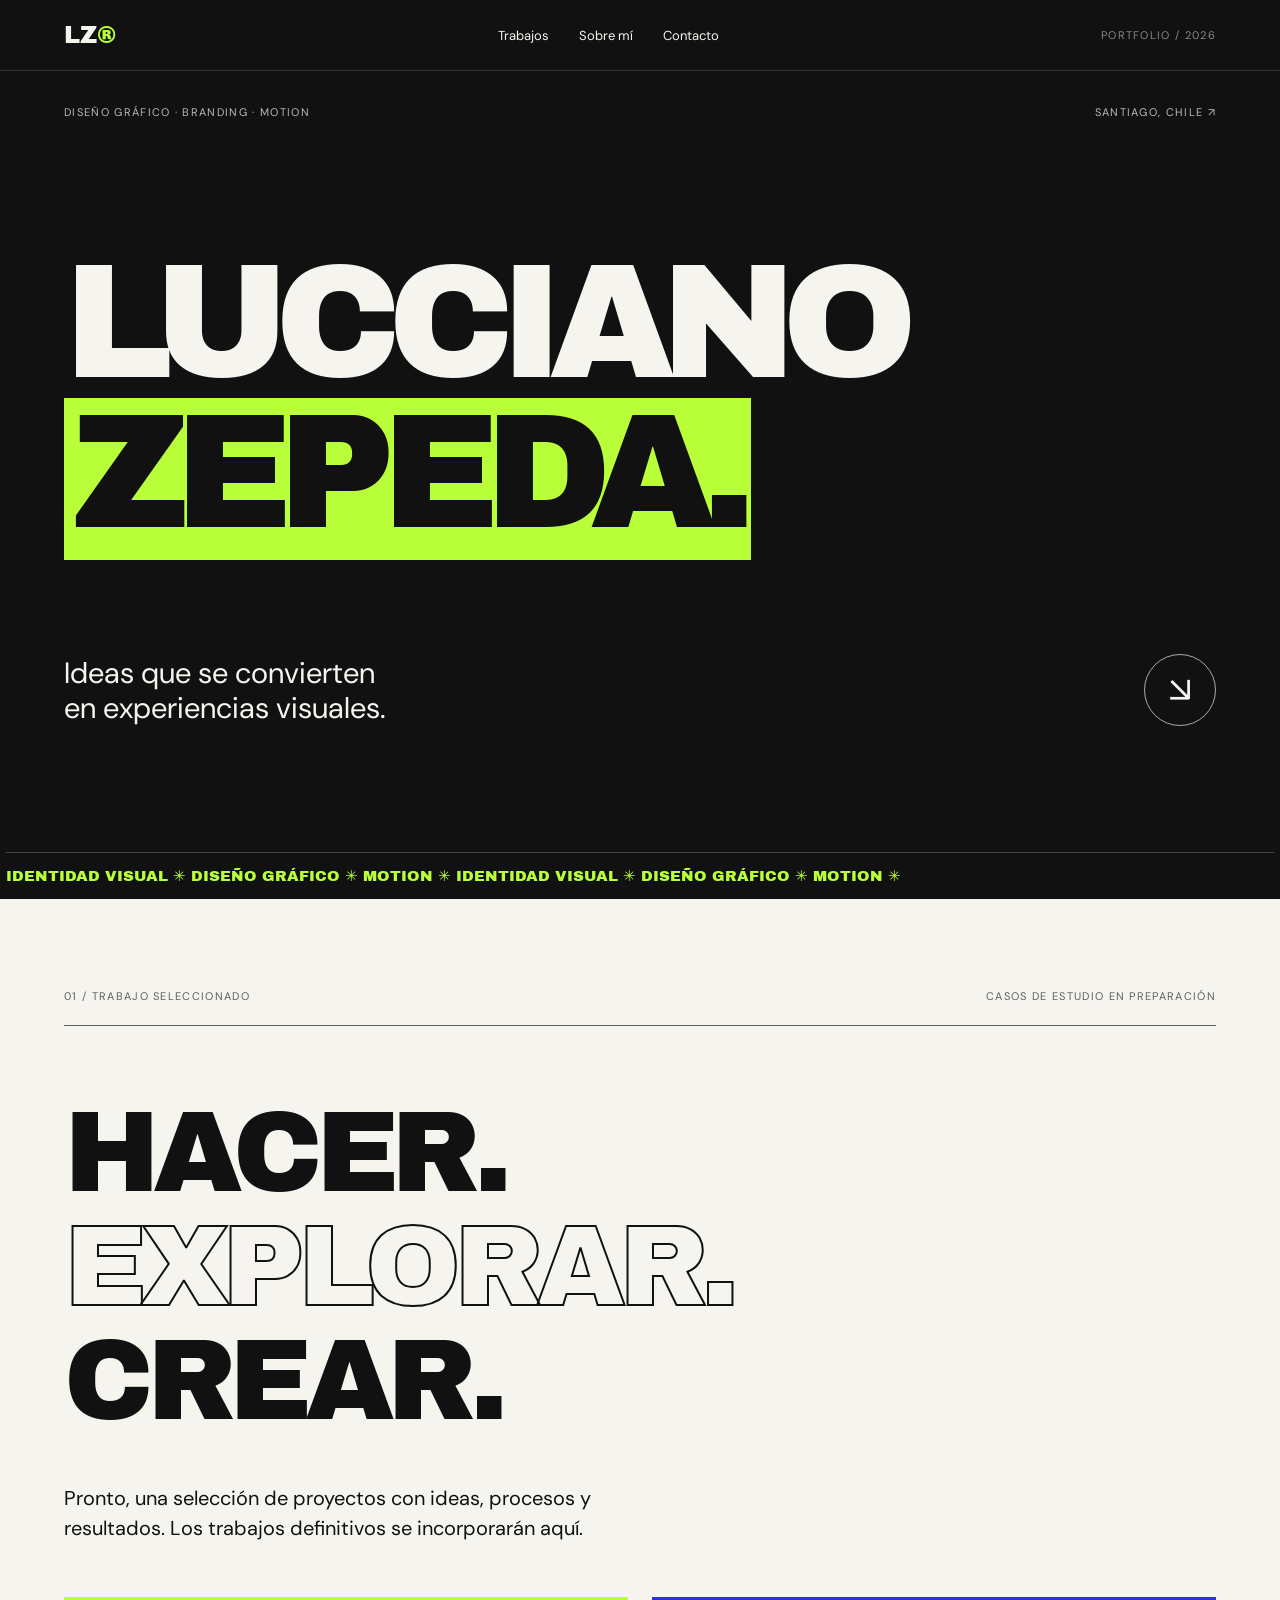
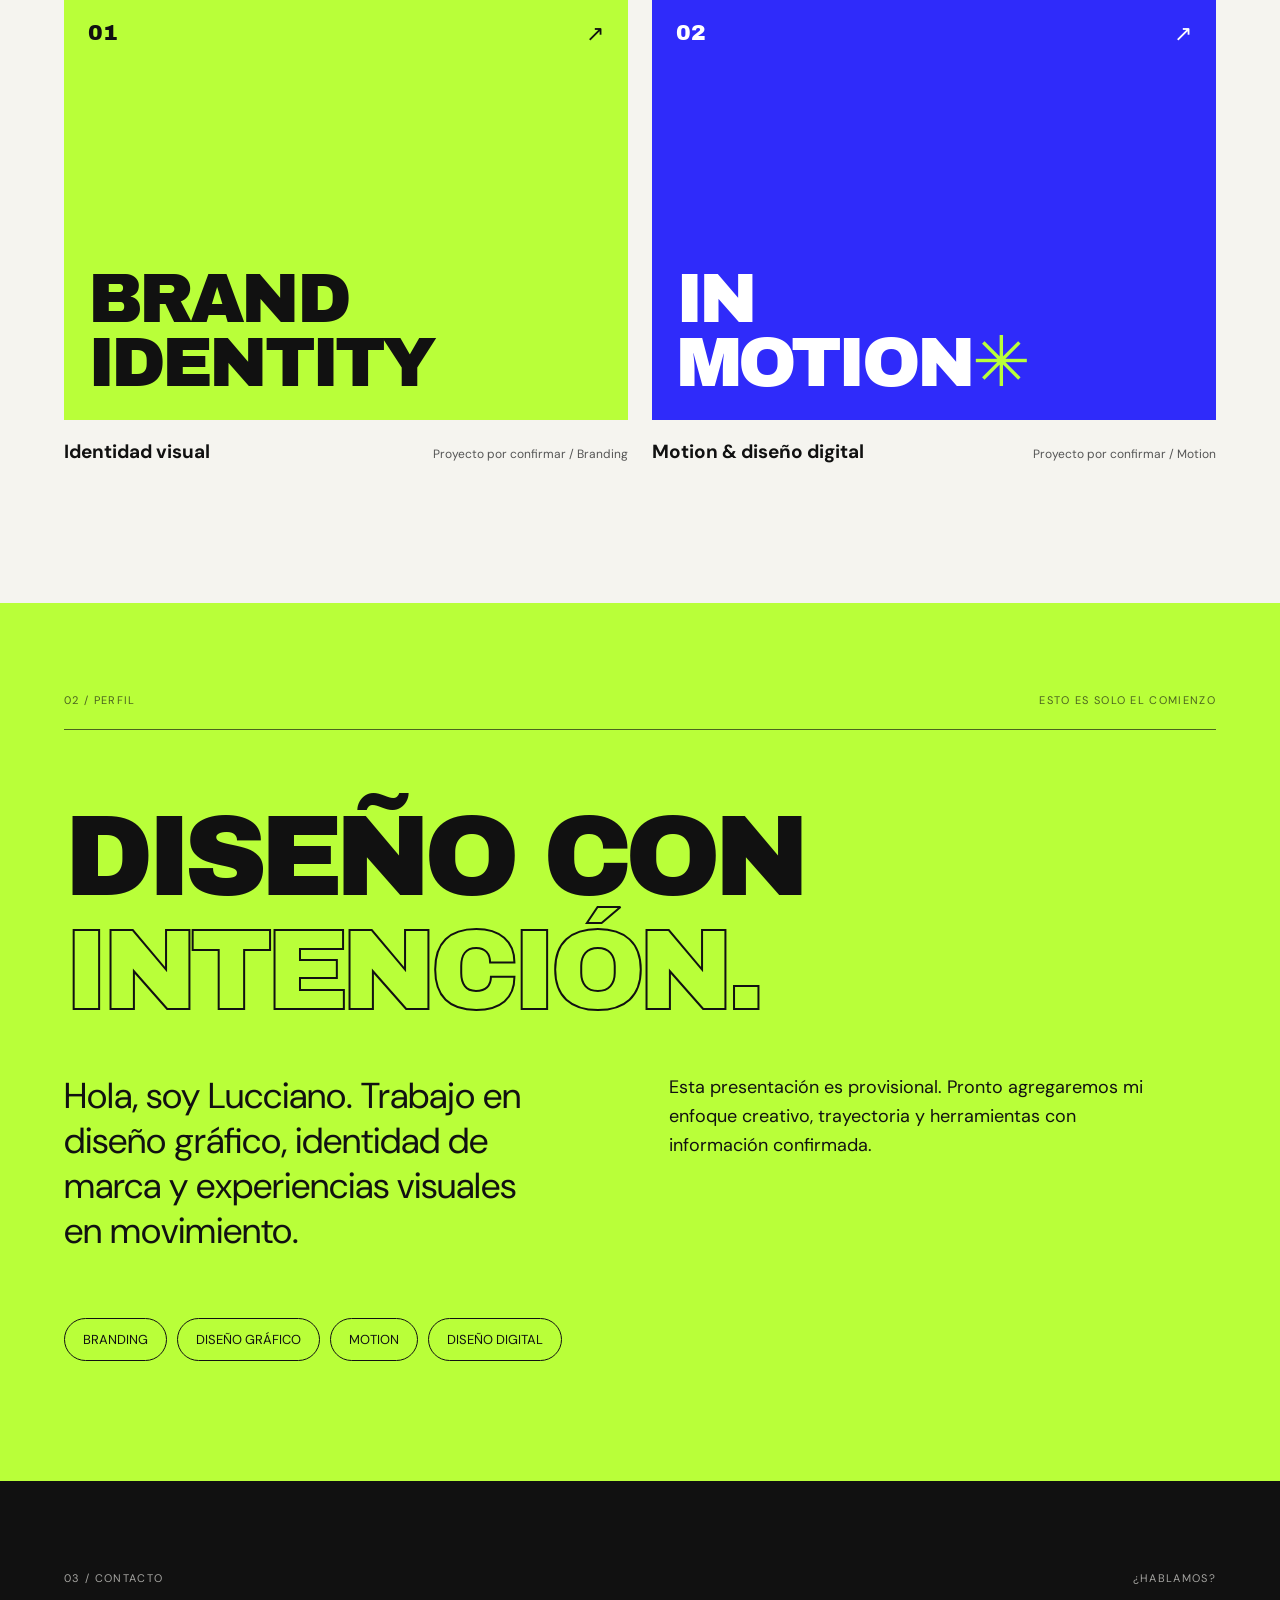
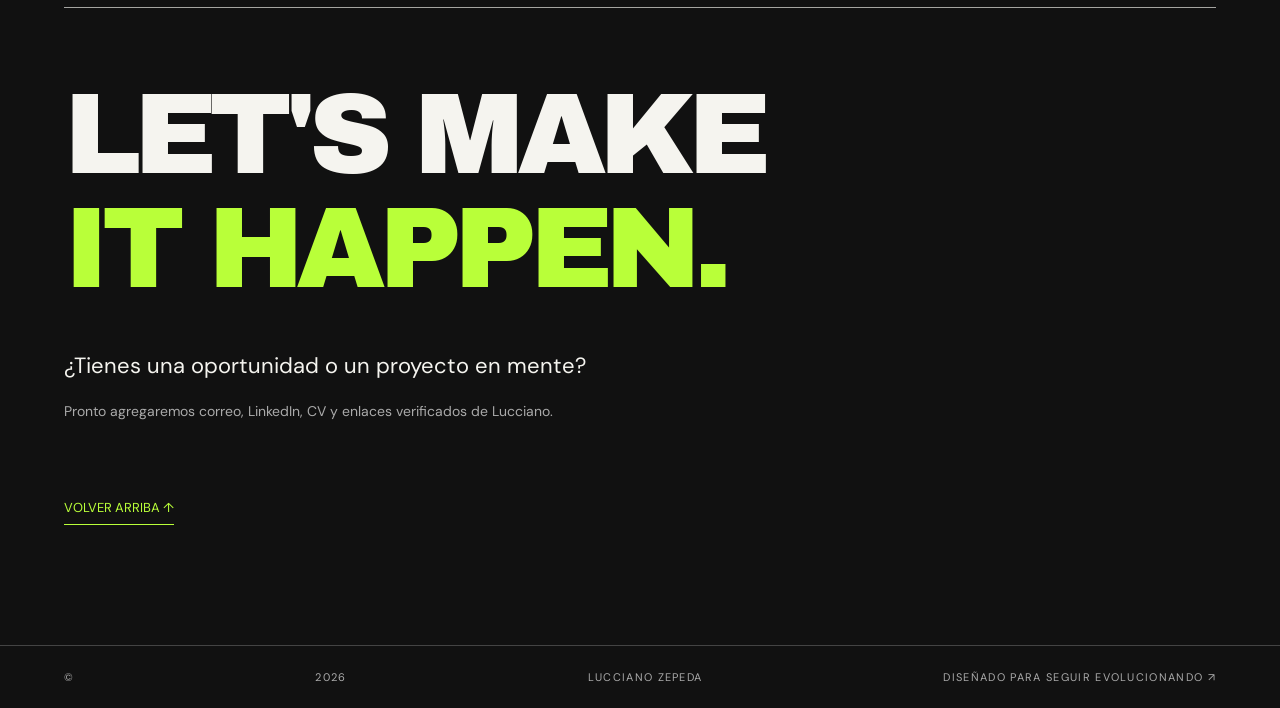
==== index.html @ fb55d103 "Add files via upload" ====
<!doctype html>
<html lang="es">
<head>
  <meta charset="utf-8">
  <meta name="viewport" content="width=device-width, initial-scale=1">
  <meta name="theme-color" content="#111111">
  <meta name="description" content="Portafolio de Lucciano Zepeda — diseño gráfico, branding y motion graphics.">
  <title>Lucciano Zepeda® — Portafolio</title>
  <link rel="preconnect" href="https://fonts.googleapis.com">
  <link rel="preconnect" href="https://fonts.gstatic.com" crossorigin>
  <link href="https://fonts.googleapis.com/css2?family=Archivo+Black&family=DM+Sans:wght@400;500;600;700&display=swap" rel="stylesheet">
  <link rel="stylesheet" href="style.css">
  <script src="script.js" defer></script>
</head>
<body>
  <a class="skip" href="#trabajos">Saltar a los proyectos</a>
  <header class="topbar">
    <a class="wordmark" href="#inicio" aria-label="Lucciano Zepeda, ir al inicio">LZ<span class="lime">®</span></a>
    <nav aria-label="Navegación principal">
      <a href="#trabajos">Trabajos</a><a href="#sobre-mi">Sobre mí</a><a href="#contacto">Contacto</a>
    </nav>
    <span class="top-index">PORTFOLIO / 2026</span>
  </header>

  <main>
    <section id="inicio" class="hero" aria-labelledby="hero-title">
      <div class="hero-meta"><span>DISEÑO GRÁFICO · BRANDING · MOTION</span><span>SANTIAGO, CHILE ↗</span></div>
      <h1 id="hero-title"><span class="reveal">LUCCIANO</span><span class="highlight reveal">ZEPEDA<span class="dot">.</span></span></h1>
      <div class="hero-bottom"><p>Ideas que se convierten<br>en experiencias visuales.</p><a class="circle-link" href="#trabajos" aria-label="Ver proyectos">↘</a></div>
      <div class="marquee" aria-hidden="true"><div>IDENTIDAD VISUAL ✳ DISEÑO GRÁFICO ✳ MOTION ✳ IDENTIDAD VISUAL ✳ DISEÑO GRÁFICO ✳ MOTION ✳&nbsp;</div></div>
    </section>

    <section id="trabajos" class="section projects" aria-labelledby="projects-title">
      <div class="section-head"><span>01 / TRABAJO SELECCIONADO</span><span>CASOS DE ESTUDIO EN PREPARACIÓN</span></div>
      <h2 id="projects-title">HACER.<br><em>EXPLORAR.</em><br>CREAR.</h2>
      <p class="intro">Pronto, una selección de proyectos con ideas, procesos y resultados. Los trabajos definitivos se incorporarán aquí.</p>
      <div class="project-grid">
        <article class="project-card"><div class="project-art art-one" aria-label="Composición temporal para proyecto de identidad visual"><strong>01<span>↗</span></strong><div class="art-type">BRAND<br>IDENTITY</div></div><div class="project-info"><h3>Identidad visual</h3><p>Proyecto por confirmar / Branding</p></div></article>
        <article class="project-card"><div class="project-art art-two" aria-label="Composición temporal para proyecto motion"><strong>02<span>↗</span></strong><div class="art-type">IN<br>MOTION<span class="asterisk">✳</span></div></div><div class="project-info"><h3>Motion & diseño digital</h3><p>Proyecto por confirmar / Motion</p></div></article>
      </div>
    </section>

    <section id="sobre-mi" class="section about" aria-labelledby="about-title">
      <div class="section-head"><span>02 / PERFIL</span><span>ESTO ES SOLO EL COMIENZO</span></div>
      <h2 id="about-title">DISEÑO CON<br><span class="stroke-text">INTENCIÓN.</span></h2>
      <div class="about-grid"><p>Hola, soy Lucciano. Trabajo en diseño gráfico, identidad de marca y experiencias visuales en movimiento.</p><p class="muted">Esta presentación es provisional. Pronto agregaremos mi enfoque creativo, trayectoria y herramientas con información confirmada.</p></div>
      <div class="skills"><span>BRANDING</span><span>DISEÑO GRÁFICO</span><span>MOTION</span><span>DISEÑO DIGITAL</span></div>
    </section>

    <section id="contacto" class="section contact" aria-labelledby="contact-title">
      <div class="section-head"><span>03 / CONTACTO</span><span>¿HABLAMOS?</span></div>
      <h2 id="contact-title">LET'S MAKE<br><span>IT HAPPEN.</span></h2>
      <p>¿Tienes una oportunidad o un proyecto en mente?</p>
      <p class="contact-note">Pronto agregaremos correo, LinkedIn, CV y enlaces verificados de Lucciano.</p>
      <a class="back-top" href="#inicio">VOLVER ARRIBA ↑</a>
    </section>
  </main>
  <footer>© <span id="year">2026</span> LUCCIANO ZEPEDA <span>DISEÑADO PARA SEGUIR EVOLUCIONANDO ↗</span></footer>
</body>
</html>
---- style.css ----
:root{--ink:#111;--paper:#f5f4ef;--lime:#b9ff39;--gray:#888;--font-title:'Archivo Black',Arial,sans-serif;--font-body:'DM Sans',Arial,sans-serif}*{box-sizing:border-box}html{scroll-behavior:smooth}body{margin:0;background:var(--ink);color:var(--paper);font-family:var(--font-body)}a{color:inherit;text-decoration:none}a:focus-visible{outline:3px solid var(--lime);outline-offset:5px}.skip{position:absolute;left:-9999px;top:10px;background:var(--lime);color:var(--ink);padding:10px;z-index:10}.skip:focus{left:10px}.topbar{display:flex;align-items:center;justify-content:space-between;padding:22px 5%;border-bottom:1px solid #333}.wordmark{font:24px var(--font-title)}.lime{color:var(--lime)}nav{display:flex;gap:30px}nav a{font-size:13px}nav a:hover{color:var(--lime)}.top-index,.hero-meta,.section-head,footer{font-size:11px;letter-spacing:.12em}.top-index{color:var(--gray)}.hero{min-height:92vh;overflow:hidden;padding:34px 5% 0;display:flex;flex-direction:column;justify-content:space-between}.hero-meta,.section-head{display:flex;justify-content:space-between;gap:12px}.hero-meta{color:#bbb}.hero h1{font:clamp(60px,12.7vw,220px)/.92 var(--font-title);letter-spacing:-.085em;margin:7vh 0 3vh}.hero h1>span{display:block}.hero h1 .highlight{background:var(--lime);color:var(--ink);padding:0 .05em .08em;max-width:max-content}.dot{color:var(--ink)}.hero-bottom{display:flex;justify-content:space-between;align-items:end;margin-bottom:60px}.hero-bottom p{font-size:clamp(20px,2.3vw,34px);line-height:1.18;margin:0}.circle-link{width:72px;height:72px;border:1px solid #aaa;border-radius:50%;display:grid;place-items:center;font-size:36px;transition:background .25s,color .25s,transform .25s}.circle-link:hover{background:var(--lime);color:var(--ink);transform:rotate(45deg)}.marquee{border-top:1px solid #444;overflow:hidden;white-space:nowrap;margin:0 -5%;padding:14px 0;color:var(--lime);font:15px var(--font-title)}.marquee>div{width:max-content;animation:move 25s linear infinite}@keyframes move{to{transform:translateX(-45%)}}.section{padding:90px 5% 120px}.section-head{padding-bottom:22px;border-bottom:1px solid currentColor;opacity:.65}.section h2{font:clamp(52px,9vw,150px)/.99 var(--font-title);letter-spacing:-.065em;margin:70px 0 45px}.projects{background:var(--paper);color:var(--ink)}.projects h2 em{color:transparent;-webkit-text-stroke:2px var(--ink);font-style:normal}.intro{max-width:540px;font-size:20px;line-height:1.5;margin:0 0 54px}.project-grid{display:grid;grid-template-columns:1fr 1fr;gap:24px}.project-art{aspect-ratio:4/3;padding:24px;display:flex;flex-direction:column;justify-content:space-between;overflow:hidden;transition:transform .35s}.project-card:hover .project-art{transform:scale(.985)}.project-art strong{display:flex;justify-content:space-between;font:22px var(--font-title)}.art-one{background:var(--lime);color:var(--ink)}.art-two{background:#2f2bfa;color:white}.art-type{font:clamp(35px,5.5vw,92px)/.92 var(--font-title);letter-spacing:-.055em}.asterisk{color:var(--lime)}.project-info{display:flex;justify-content:space-between;align-items:baseline;gap:12px}.project-info h3{font-size:19px}.project-info p{font-size:12px;color:#555}.about{background:var(--lime);color:var(--ink)}.stroke-text{color:transparent;-webkit-text-stroke:2px var(--ink)}.about-grid{display:grid;grid-template-columns:1fr 1fr;gap:10%;font-size:clamp(20px,3vw,36px);line-height:1.25;max-width:1100px}.about-grid p{margin:0}.about-grid .muted{font-size:18px;line-height:1.6}.skills{display:flex;flex-wrap:wrap;gap:10px;margin-top:65px}.skills span{border:1px solid var(--ink);padding:12px 18px;border-radius:100px;font-size:13px}.contact{min-height:70vh}.contact h2 span{color:var(--lime)}.contact>p{font-size:22px}.contact-note{color:#aaa;font-size:14px!important}.back-top{display:inline-block;margin-top:65px;border-bottom:1px solid var(--lime);padding-bottom:8px;color:var(--lime);font-size:13px}footer{padding:24px 5%;border-top:1px solid #444;display:flex;justify-content:space-between;gap:10px;color:#aaa}.reveal{animation:showup .8s ease-out both}@keyframes showup{from{opacity:0;transform:translateY(24px)}to{opacity:1;transform:translateY(0)}}@media(max-width:760px){.topbar{padding:18px 5%}.top-index{display:none}nav{gap:12px}nav a{font-size:11px}.hero{min-height:78vh}.hero-meta{font-size:9px}.hero h1{font-size:clamp(43px,12.6vw,96px);letter-spacing:-.075em}.hero-bottom{margin-bottom:48px}.hero-bottom p{font-size:20px}.circle-link{width:56px;height:56px}.section{padding:65px 5% 80px}.section h2{font-size:clamp(40px,10vw,88px)}.project-grid,.about-grid{grid-template-columns:1fr}.project-info{display:block}.project-info h3{margin-bottom:3px}.project-info p{margin-top:0}.about-grid{gap:25px}.contact>p{font-size:19px}footer{font-size:9px}}@media(prefers-reduced-motion:reduce){html{scroll-behavior:auto}*,*:before,*:after{animation:none!important;transition:none!important}}
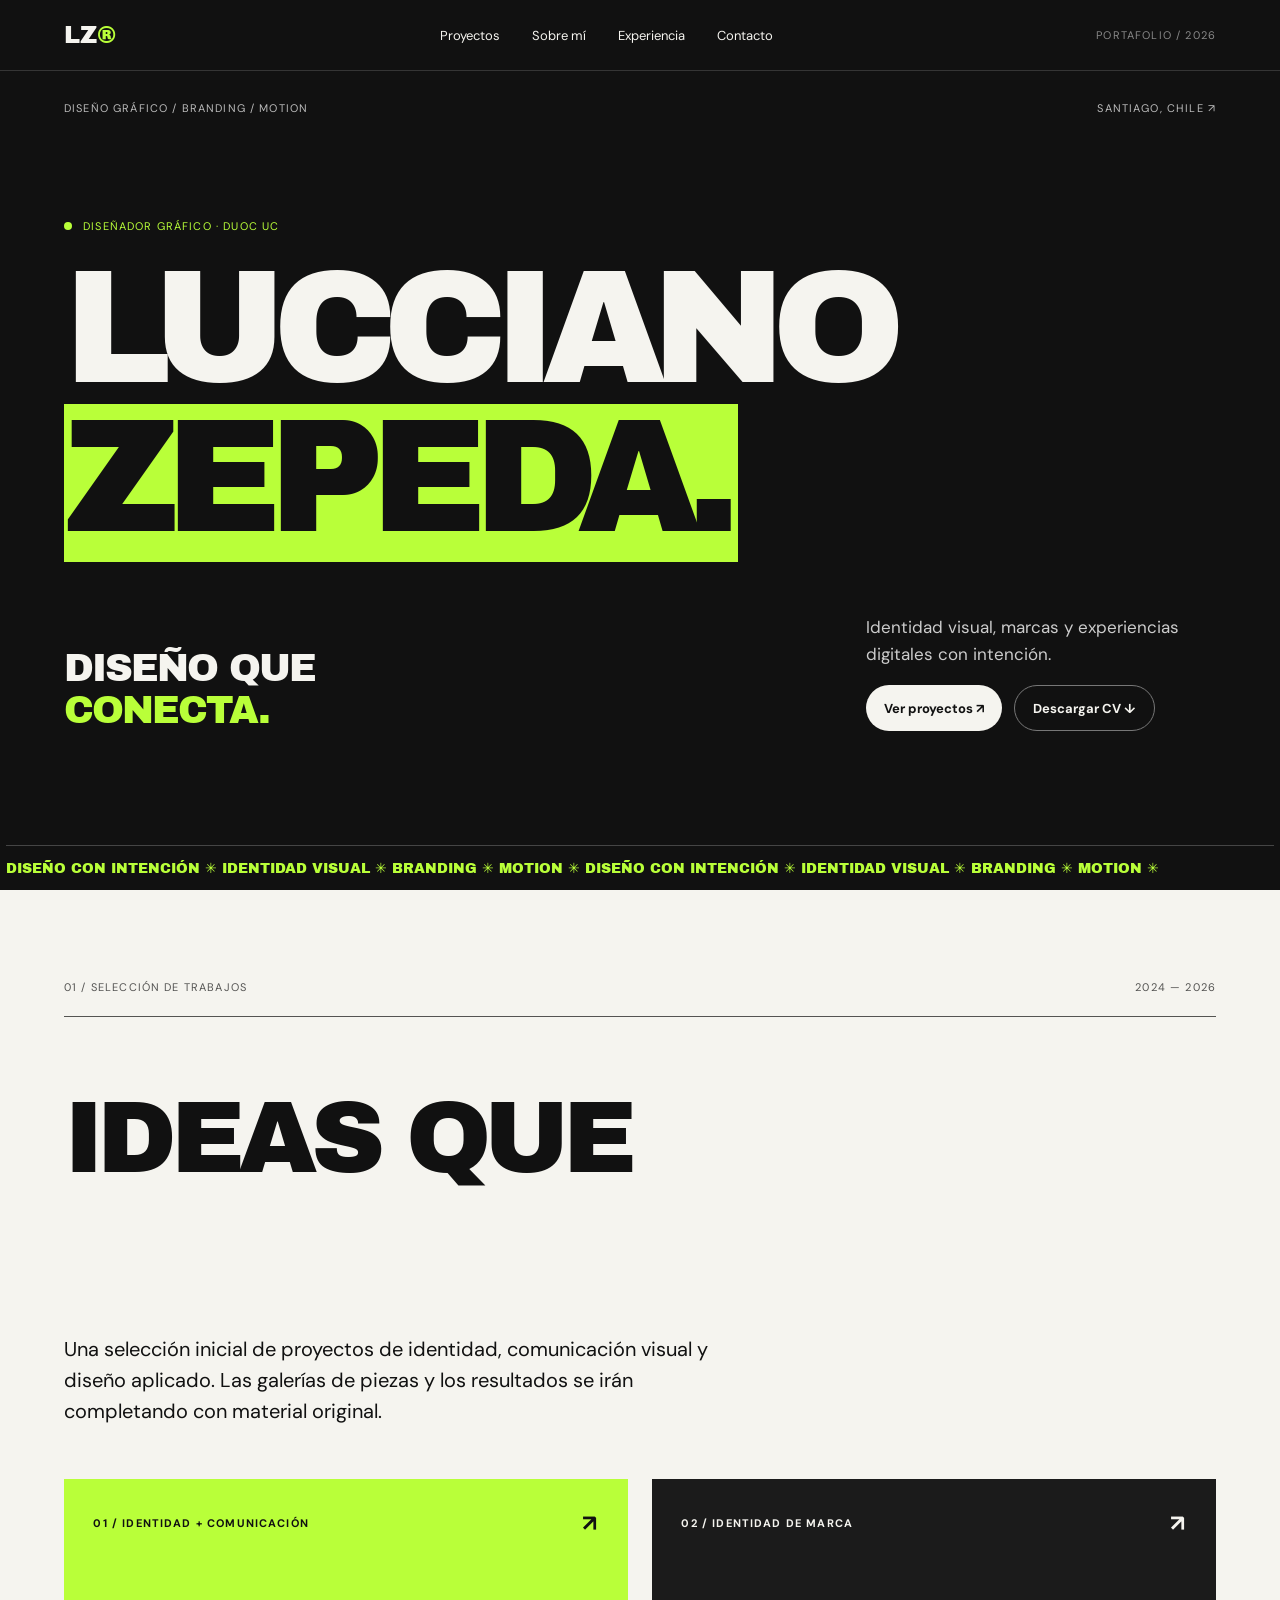
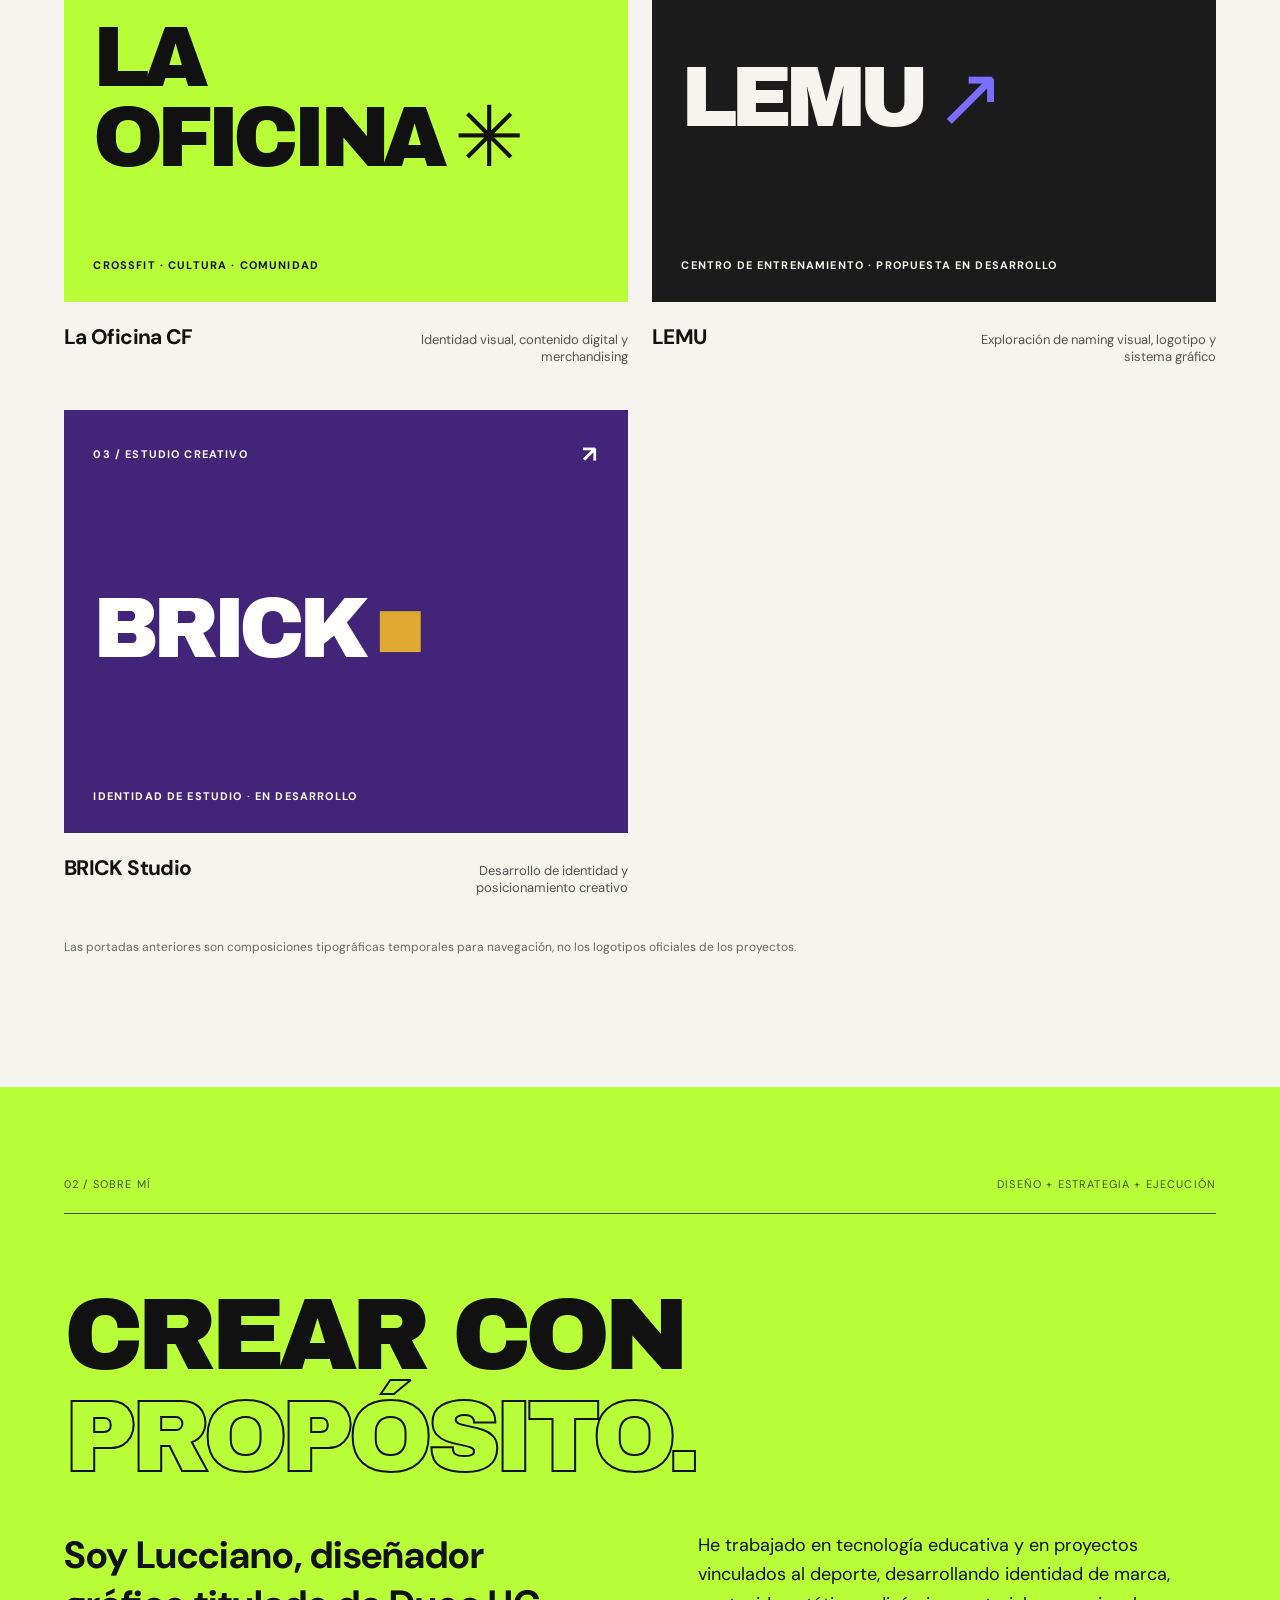
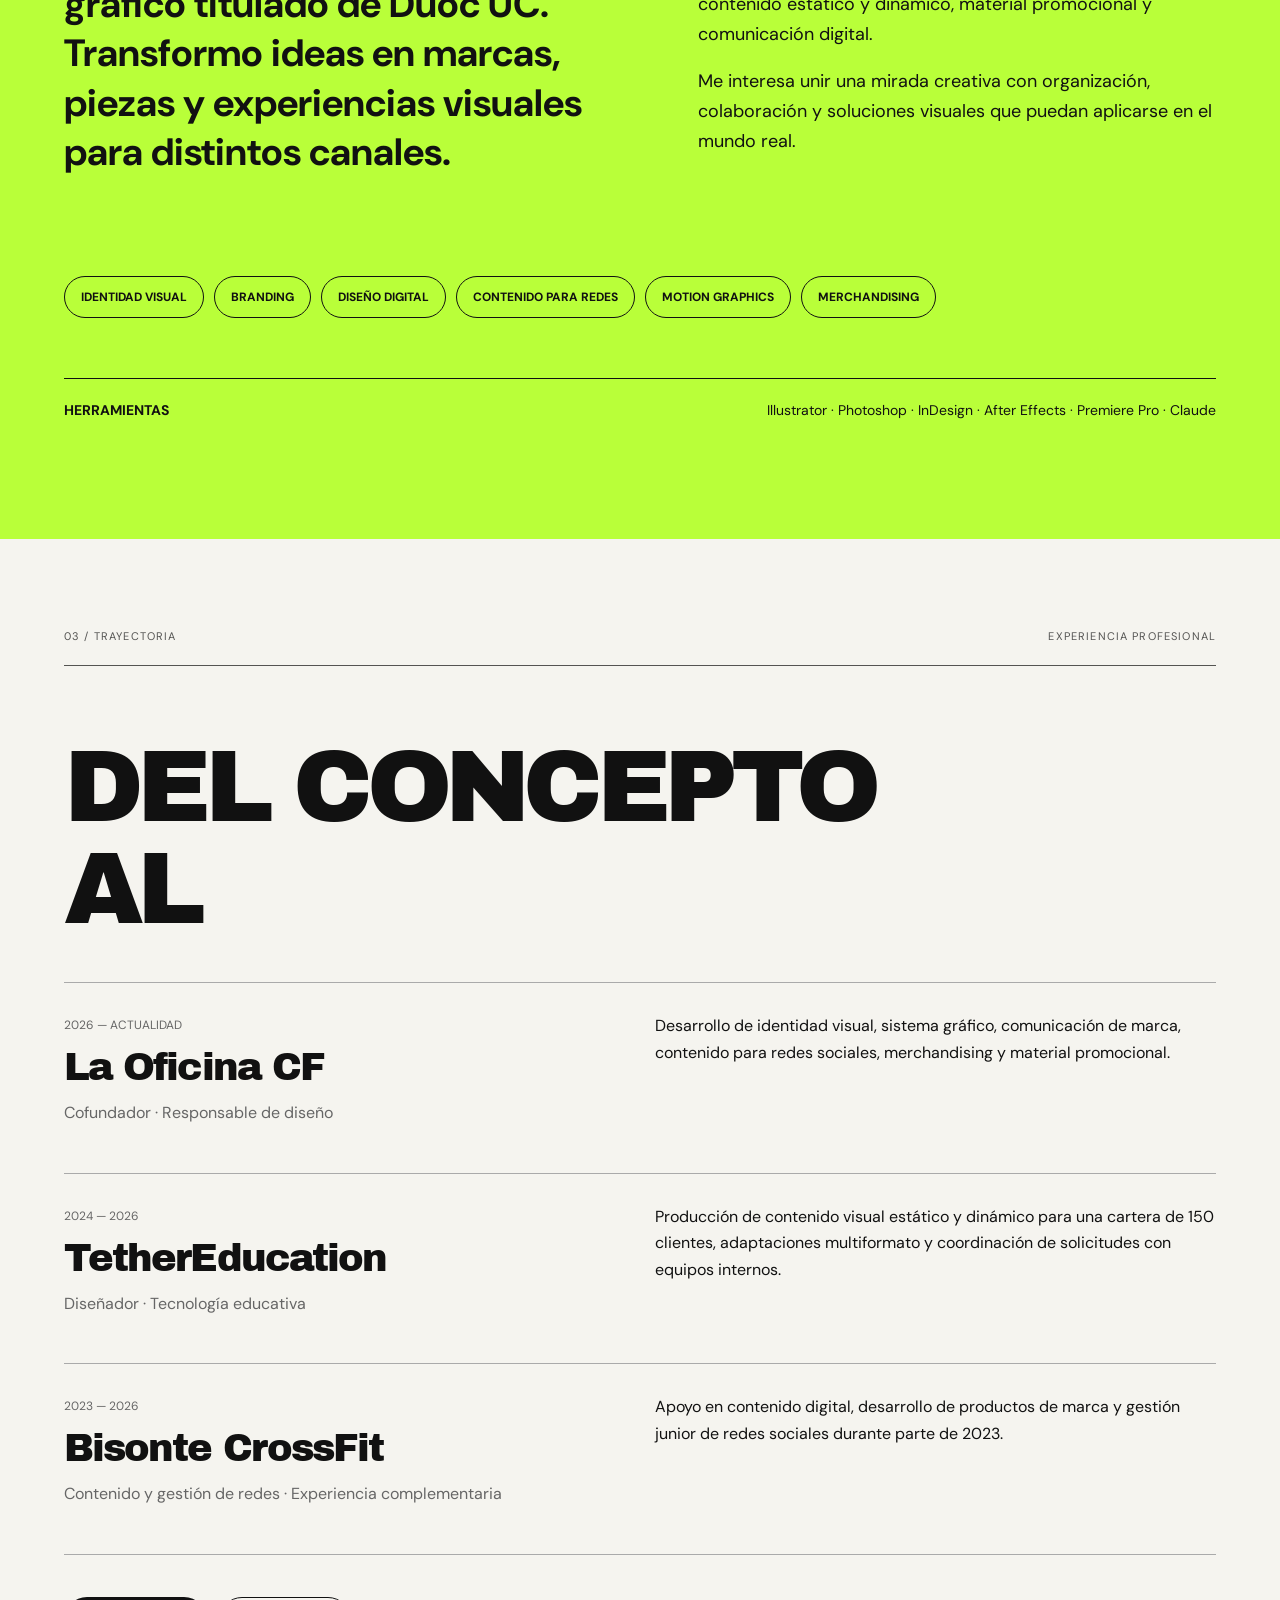
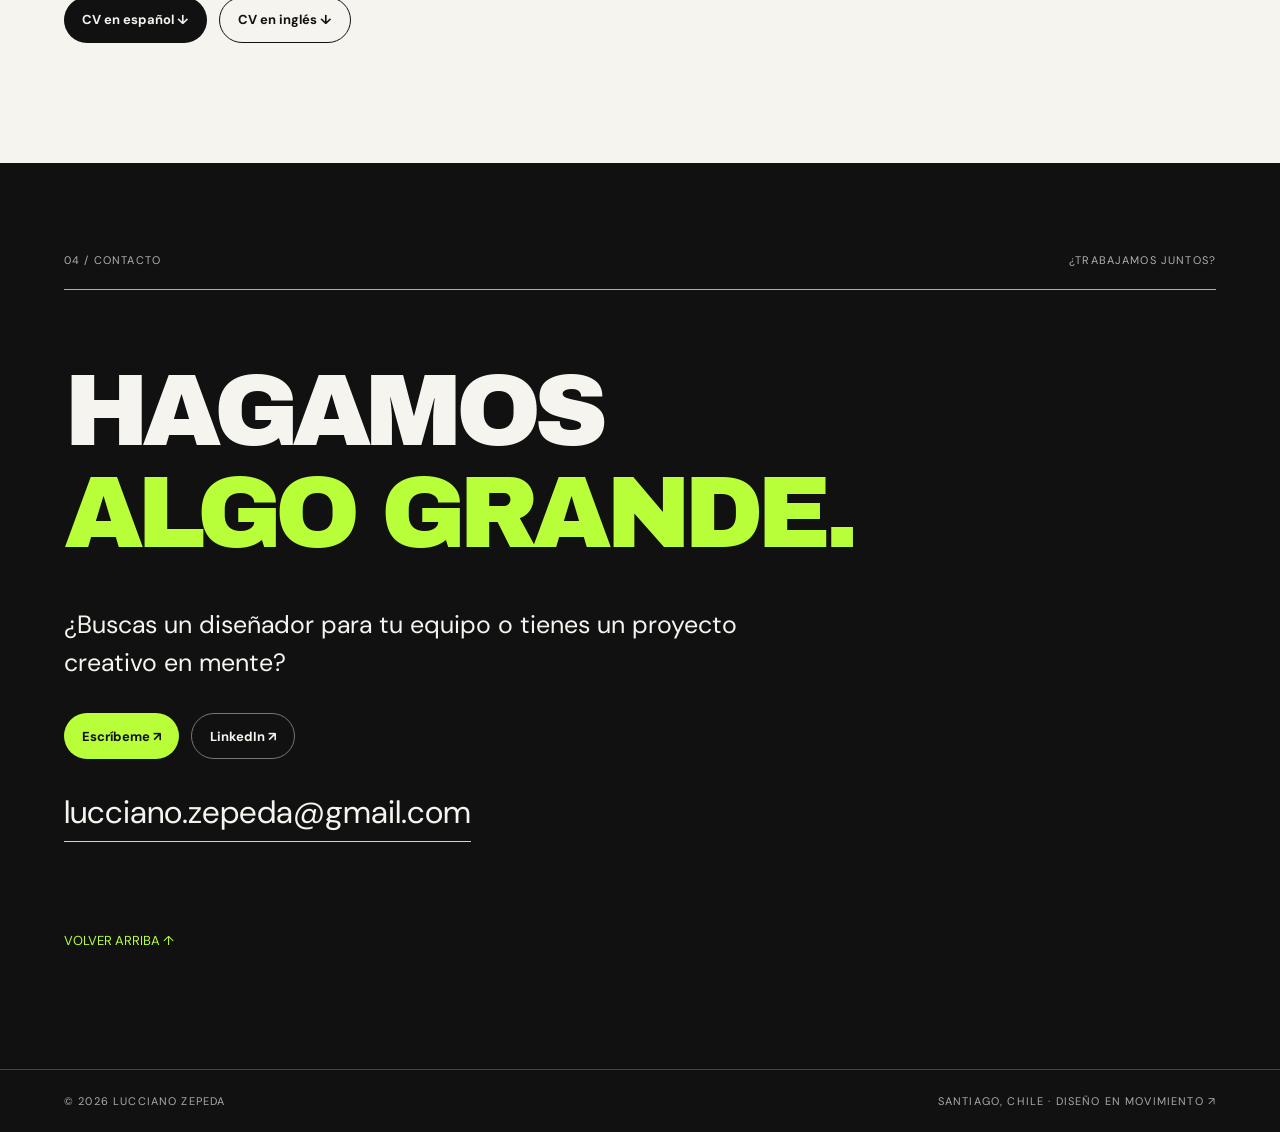
==== commit 66d429cd: "Add files via upload" ====
--- a/index.html
+++ b/index.html
@@ -1,60 +1,12 @@
 <!doctype html>
-<html lang="es">
-<head>
-  <meta charset="utf-8">
-  <meta name="viewport" content="width=device-width, initial-scale=1">
-  <meta name="theme-color" content="#111111">
-  <meta name="description" content="Portafolio de Lucciano Zepeda — diseño gráfico, branding y motion graphics.">
-  <title>Lucciano Zepeda® — Portafolio</title>
-  <link rel="preconnect" href="https://fonts.googleapis.com">
-  <link rel="preconnect" href="https://fonts.gstatic.com" crossorigin>
-  <link href="https://fonts.googleapis.com/css2?family=Archivo+Black&family=DM+Sans:wght@400;500;600;700&display=swap" rel="stylesheet">
-  <link rel="stylesheet" href="style.css">
-  <script src="script.js" defer></script>
-</head>
-<body>
-  <a class="skip" href="#trabajos">Saltar a los proyectos</a>
-  <header class="topbar">
-    <a class="wordmark" href="#inicio" aria-label="Lucciano Zepeda, ir al inicio">LZ<span class="lime">®</span></a>
-    <nav aria-label="Navegación principal">
-      <a href="#trabajos">Trabajos</a><a href="#sobre-mi">Sobre mí</a><a href="#contacto">Contacto</a>
-    </nav>
-    <span class="top-index">PORTFOLIO / 2026</span>
-  </header>
-
-  <main>
-    <section id="inicio" class="hero" aria-labelledby="hero-title">
-      <div class="hero-meta"><span>DISEÑO GRÁFICO · BRANDING · MOTION</span><span>SANTIAGO, CHILE ↗</span></div>
-      <h1 id="hero-title"><span class="reveal">LUCCIANO</span><span class="highlight reveal">ZEPEDA<span class="dot">.</span></span></h1>
-      <div class="hero-bottom"><p>Ideas que se convierten<br>en experiencias visuales.</p><a class="circle-link" href="#trabajos" aria-label="Ver proyectos">↘</a></div>
-      <div class="marquee" aria-hidden="true"><div>IDENTIDAD VISUAL ✳ DISEÑO GRÁFICO ✳ MOTION ✳ IDENTIDAD VISUAL ✳ DISEÑO GRÁFICO ✳ MOTION ✳&nbsp;</div></div>
-    </section>
-
-    <section id="trabajos" class="section projects" aria-labelledby="projects-title">
-      <div class="section-head"><span>01 / TRABAJO SELECCIONADO</span><span>CASOS DE ESTUDIO EN PREPARACIÓN</span></div>
-      <h2 id="projects-title">HACER.<br><em>EXPLORAR.</em><br>CREAR.</h2>
-      <p class="intro">Pronto, una selección de proyectos con ideas, procesos y resultados. Los trabajos definitivos se incorporarán aquí.</p>
-      <div class="project-grid">
-        <article class="project-card"><div class="project-art art-one" aria-label="Composición temporal para proyecto de identidad visual"><strong>01<span>↗</span></strong><div class="art-type">BRAND<br>IDENTITY</div></div><div class="project-info"><h3>Identidad visual</h3><p>Proyecto por confirmar / Branding</p></div></article>
-        <article class="project-card"><div class="project-art art-two" aria-label="Composición temporal para proyecto motion"><strong>02<span>↗</span></strong><div class="art-type">IN<br>MOTION<span class="asterisk">✳</span></div></div><div class="project-info"><h3>Motion & diseño digital</h3><p>Proyecto por confirmar / Motion</p></div></article>
-      </div>
-    </section>
-
-    <section id="sobre-mi" class="section about" aria-labelledby="about-title">
-      <div class="section-head"><span>02 / PERFIL</span><span>ESTO ES SOLO EL COMIENZO</span></div>
-      <h2 id="about-title">DISEÑO CON<br><span class="stroke-text">INTENCIÓN.</span></h2>
-      <div class="about-grid"><p>Hola, soy Lucciano. Trabajo en diseño gráfico, identidad de marca y experiencias visuales en movimiento.</p><p class="muted">Esta presentación es provisional. Pronto agregaremos mi enfoque creativo, trayectoria y herramientas con información confirmada.</p></div>
-      <div class="skills"><span>BRANDING</span><span>DISEÑO GRÁFICO</span><span>MOTION</span><span>DISEÑO DIGITAL</span></div>
-    </section>
-
-    <section id="contacto" class="section contact" aria-labelledby="contact-title">
-      <div class="section-head"><span>03 / CONTACTO</span><span>¿HABLAMOS?</span></div>
-      <h2 id="contact-title">LET'S MAKE<br><span>IT HAPPEN.</span></h2>
-      <p>¿Tienes una oportunidad o un proyecto en mente?</p>
-      <p class="contact-note">Pronto agregaremos correo, LinkedIn, CV y enlaces verificados de Lucciano.</p>
-      <a class="back-top" href="#inicio">VOLVER ARRIBA ↑</a>
-    </section>
-  </main>
-  <footer>© <span id="year">2026</span> LUCCIANO ZEPEDA <span>DISEÑADO PARA SEGUIR EVOLUCIONANDO ↗</span></footer>
-</body>
-</html>
+<html lang="es"><head><meta charset="utf-8"><meta name="viewport" content="width=device-width,initial-scale=1"><meta name="theme-color" content="#111111"><meta name="description" content="Lucciano Zepeda Leiva — diseñador gráfico en Santiago de Chile. Branding, identidad visual, contenido digital y motion graphics."><title>Lucciano Zepeda® — Diseñador gráfico</title><link rel="preconnect" href="https://fonts.googleapis.com"><link rel="preconnect" href="https://fonts.gstatic.com" crossorigin><link href="https://fonts.googleapis.com/css2?family=Archivo+Black&family=DM+Sans:wght@400;500;600;700&display=swap" rel="stylesheet"><link rel="stylesheet" href="style.css"><script src="script.js" defer></script></head>
+<body><a class="skip" href="#trabajos">Saltar a proyectos</a><header class="topbar"><a class="wordmark" href="#inicio" aria-label="Lucciano Zepeda, inicio">LZ<span class="lime">®</span></a><nav aria-label="Navegación principal"><a href="#trabajos">Proyectos</a><a href="#sobre-mi">Sobre mí</a><a href="#experiencia">Experiencia</a><a href="#contacto">Contacto</a></nav><span class="top-index">PORTAFOLIO / 2026</span></header>
+<main><section class="hero" id="inicio" aria-labelledby="hero-title"><div class="hero-meta"><span>DISEÑO GRÁFICO / BRANDING / MOTION</span><span>SANTIAGO, CHILE ↗</span></div><div class="hero-core"><div class="hero-kicker"><span class="status-dot"></span> DISEÑADOR GRÁFICO · DUOC UC</div><h1 id="hero-title"><span class="reveal">LUCCIANO</span><span class="highlight reveal">ZEPEDA<span>.</span></span></h1><div class="hero-summary"><p>DISEÑO QUE<br><i>CONECTA.</i></p><div><p class="hero-desc">Identidad visual, marcas y experiencias digitales con intención.</p><div class="actions"><a class="pill light" href="#trabajos">Ver proyectos ↗</a><a class="pill outline" href="cv/lucciano-zepeda-es.pdf" download>Descargar CV ↓</a></div></div></div></div><div class="marquee" aria-hidden="true"><div>DISEÑO CON INTENCIÓN ✳ IDENTIDAD VISUAL ✳ BRANDING ✳ MOTION ✳ DISEÑO CON INTENCIÓN ✳ IDENTIDAD VISUAL ✳ BRANDING ✳ MOTION ✳&nbsp;</div></div></section>
+<section id="trabajos" class="section projects" aria-labelledby="projects-title"><div class="section-head"><span>01 / SELECCIÓN DE TRABAJOS</span><span>2024 — 2026</span></div><h2 id="projects-title">IDEAS QUE<br><em>TOMAN FORMA.</em></h2><p class="intro">Una selección inicial de proyectos de identidad, comunicación visual y diseño aplicado. Las galerías de piezas y los resultados se irán completando con material original.</p><div class="project-grid">
+<a class="project-card" href="proyectos/la-oficina.html"><div class="project-art art-office"><span class="project-number">01 / IDENTIDAD + COMUNICACIÓN <b>↗</b></span><div class="art-type">LA<br>OFICINA<span class="art-star">✳</span></div><span class="art-caption">CROSSFIT · CULTURA · COMUNIDAD</span></div><div class="project-info"><h3>La Oficina CF</h3><p>Identidad visual, contenido digital y merchandising</p></div></a>
+<a class="project-card" href="proyectos/lemu.html"><div class="project-art art-lemu"><span class="project-number">02 / IDENTIDAD DE MARCA <b>↗</b></span><div class="art-type">LEMU<span class="art-star">↗</span></div><span class="art-caption">CENTRO DE ENTRENAMIENTO · PROPUESTA EN DESARROLLO</span></div><div class="project-info"><h3>LEMU</h3><p>Exploración de naming visual, logotipo y sistema gráfico</p></div></a>
+<a class="project-card" href="proyectos/brick.html"><div class="project-art art-brick"><span class="project-number">03 / ESTUDIO CREATIVO <b>↗</b></span><div class="art-type">BRICK<span class="art-star">■</span></div><span class="art-caption">IDENTIDAD DE ESTUDIO · EN DESARROLLO</span></div><div class="project-info"><h3>BRICK Studio</h3><p>Desarrollo de identidad y posicionamiento creativo</p></div></a>
+</div><p class="disclaimer">Las portadas anteriores son composiciones tipográficas temporales para navegación, no los logotipos oficiales de los proyectos.</p></section>
+<section id="sobre-mi" class="section about" aria-labelledby="about-title"><div class="section-head"><span>02 / SOBRE MÍ</span><span>DISEÑO + ESTRATEGIA + EJECUCIÓN</span></div><h2 id="about-title">CREAR CON<br><span class="stroke-text">PROPÓSITO.</span></h2><div class="about-grid"><p>Soy Lucciano, diseñador gráfico titulado de Duoc UC. Transformo ideas en marcas, piezas y experiencias visuales para distintos canales.</p><div><p>He trabajado en tecnología educativa y en proyectos vinculados al deporte, desarrollando identidad de marca, contenido estático y dinámico, material promocional y comunicación digital.</p><p>Me interesa unir una mirada creativa con organización, colaboración y soluciones visuales que puedan aplicarse en el mundo real.</p></div></div><div class="skill-group"><span>IDENTIDAD VISUAL</span><span>BRANDING</span><span>DISEÑO DIGITAL</span><span>CONTENIDO PARA REDES</span><span>MOTION GRAPHICS</span><span>MERCHANDISING</span></div><div class="tools-line"><strong>HERRAMIENTAS</strong><span>Illustrator · Photoshop · InDesign · After Effects · Premiere Pro · Claude</span></div></section>
+<section id="experiencia" class="section experience" aria-labelledby="experience-title"><div class="section-head"><span>03 / TRAYECTORIA</span><span>EXPERIENCIA PROFESIONAL</span></div><h2 id="experience-title">DEL CONCEPTO<br>AL <em>IMPACTO.</em></h2><div class="timeline"><div class="timeline-item"><div><span class="date">2026 — ACTUALIDAD</span><h3>La Oficina CF</h3><p>Cofundador · Responsable de diseño</p></div><p>Desarrollo de identidad visual, sistema gráfico, comunicación de marca, contenido para redes sociales, merchandising y material promocional.</p></div><div class="timeline-item"><div><span class="date">2024 — 2026</span><h3>TetherEducation</h3><p>Diseñador · Tecnología educativa</p></div><p>Producción de contenido visual estático y dinámico para una cartera de 150 clientes, adaptaciones multiformato y coordinación de solicitudes con equipos internos.</p></div><div class="timeline-item"><div><span class="date">2023 — 2026</span><h3>Bisonte CrossFit</h3><p>Contenido y gestión de redes · Experiencia complementaria</p></div><p>Apoyo en contenido digital, desarrollo de productos de marca y gestión junior de redes sociales durante parte de 2023.</p></div></div><div class="cv-actions"><a class="pill dark" href="cv/lucciano-zepeda-es.pdf" download>CV en español ↓</a><a class="pill bordered" href="cv/lucciano-zepeda-en.pdf" download>CV en inglés ↓</a></div></section>
+<section id="contacto" class="section contact" aria-labelledby="contact-title"><div class="section-head"><span>04 / CONTACTO</span><span>¿TRABAJAMOS JUNTOS?</span></div><h2 id="contact-title">HAGAMOS<br><span>ALGO GRANDE.</span></h2><p>¿Buscas un diseñador para tu equipo o tienes un proyecto creativo en mente?</p><div class="contact-actions"><a class="pill lime-button" href="mailto:lucciano.zepeda@gmail.com">Escríbeme ↗</a><a class="pill outline" target="_blank" rel="noopener noreferrer" href="https://www.linkedin.com/in/lucciano-zepeda/">LinkedIn ↗</a></div><a class="email-link" href="mailto:lucciano.zepeda@gmail.com">lucciano.zepeda@gmail.com</a><a class="back-top" href="#inicio">VOLVER ARRIBA ↑</a></section></main><footer><span>© <span id="year">2026</span> LUCCIANO ZEPEDA</span><span>SANTIAGO, CHILE · DISEÑO EN MOVIMIENTO ↗</span></footer></body></html>
--- a/style.css
+++ b/style.css
@@ -1 +1 @@
-:root{--ink:#111;--paper:#f5f4ef;--lime:#b9ff39;--gray:#888;--font-title:'Archivo Black',Arial,sans-serif;--font-body:'DM Sans',Arial,sans-serif}*{box-sizing:border-box}html{scroll-behavior:smooth}body{margin:0;background:var(--ink);color:var(--paper);font-family:var(--font-body)}a{color:inherit;text-decoration:none}a:focus-visible{outline:3px solid var(--lime);outline-offset:5px}.skip{position:absolute;left:-9999px;top:10px;background:var(--lime);color:var(--ink);padding:10px;z-index:10}.skip:focus{left:10px}.topbar{display:flex;align-items:center;justify-content:space-between;padding:22px 5%;border-bottom:1px solid #333}.wordmark{font:24px var(--font-title)}.lime{color:var(--lime)}nav{display:flex;gap:30px}nav a{font-size:13px}nav a:hover{color:var(--lime)}.top-index,.hero-meta,.section-head,footer{font-size:11px;letter-spacing:.12em}.top-index{color:var(--gray)}.hero{min-height:92vh;overflow:hidden;padding:34px 5% 0;display:flex;flex-direction:column;justify-content:space-between}.hero-meta,.section-head{display:flex;justify-content:space-between;gap:12px}.hero-meta{color:#bbb}.hero h1{font:clamp(60px,12.7vw,220px)/.92 var(--font-title);letter-spacing:-.085em;margin:7vh 0 3vh}.hero h1>span{display:block}.hero h1 .highlight{background:var(--lime);color:var(--ink);padding:0 .05em .08em;max-width:max-content}.dot{color:var(--ink)}.hero-bottom{display:flex;justify-content:space-between;align-items:end;margin-bottom:60px}.hero-bottom p{font-size:clamp(20px,2.3vw,34px);line-height:1.18;margin:0}.circle-link{width:72px;height:72px;border:1px solid #aaa;border-radius:50%;display:grid;place-items:center;font-size:36px;transition:background .25s,color .25s,transform .25s}.circle-link:hover{background:var(--lime);color:var(--ink);transform:rotate(45deg)}.marquee{border-top:1px solid #444;overflow:hidden;white-space:nowrap;margin:0 -5%;padding:14px 0;color:var(--lime);font:15px var(--font-title)}.marquee>div{width:max-content;animation:move 25s linear infinite}@keyframes move{to{transform:translateX(-45%)}}.section{padding:90px 5% 120px}.section-head{padding-bottom:22px;border-bottom:1px solid currentColor;opacity:.65}.section h2{font:clamp(52px,9vw,150px)/.99 var(--font-title);letter-spacing:-.065em;margin:70px 0 45px}.projects{background:var(--paper);color:var(--ink)}.projects h2 em{color:transparent;-webkit-text-stroke:2px var(--ink);font-style:normal}.intro{max-width:540px;font-size:20px;line-height:1.5;margin:0 0 54px}.project-grid{display:grid;grid-template-columns:1fr 1fr;gap:24px}.project-art{aspect-ratio:4/3;padding:24px;display:flex;flex-direction:column;justify-content:space-between;overflow:hidden;transition:transform .35s}.project-card:hover .project-art{transform:scale(.985)}.project-art strong{display:flex;justify-content:space-between;font:22px var(--font-title)}.art-one{background:var(--lime);color:var(--ink)}.art-two{background:#2f2bfa;color:white}.art-type{font:clamp(35px,5.5vw,92px)/.92 var(--font-title);letter-spacing:-.055em}.asterisk{color:var(--lime)}.project-info{display:flex;justify-content:space-between;align-items:baseline;gap:12px}.project-info h3{font-size:19px}.project-info p{font-size:12px;color:#555}.about{background:var(--lime);color:var(--ink)}.stroke-text{color:transparent;-webkit-text-stroke:2px var(--ink)}.about-grid{display:grid;grid-template-columns:1fr 1fr;gap:10%;font-size:clamp(20px,3vw,36px);line-height:1.25;max-width:1100px}.about-grid p{margin:0}.about-grid .muted{font-size:18px;line-height:1.6}.skills{display:flex;flex-wrap:wrap;gap:10px;margin-top:65px}.skills span{border:1px solid var(--ink);padding:12px 18px;border-radius:100px;font-size:13px}.contact{min-height:70vh}.contact h2 span{color:var(--lime)}.contact>p{font-size:22px}.contact-note{color:#aaa;font-size:14px!important}.back-top{display:inline-block;margin-top:65px;border-bottom:1px solid var(--lime);padding-bottom:8px;color:var(--lime);font-size:13px}footer{padding:24px 5%;border-top:1px solid #444;display:flex;justify-content:space-between;gap:10px;color:#aaa}.reveal{animation:showup .8s ease-out both}@keyframes showup{from{opacity:0;transform:translateY(24px)}to{opacity:1;transform:translateY(0)}}@media(max-width:760px){.topbar{padding:18px 5%}.top-index{display:none}nav{gap:12px}nav a{font-size:11px}.hero{min-height:78vh}.hero-meta{font-size:9px}.hero h1{font-size:clamp(43px,12.6vw,96px);letter-spacing:-.075em}.hero-bottom{margin-bottom:48px}.hero-bottom p{font-size:20px}.circle-link{width:56px;height:56px}.section{padding:65px 5% 80px}.section h2{font-size:clamp(40px,10vw,88px)}.project-grid,.about-grid{grid-template-columns:1fr}.project-info{display:block}.project-info h3{margin-bottom:3px}.project-info p{margin-top:0}.about-grid{gap:25px}.contact>p{font-size:19px}footer{font-size:9px}}@media(prefers-reduced-motion:reduce){html{scroll-behavior:auto}*,*:before,*:after{animation:none!important;transition:none!important}}
+:root{--ink:#111;--paper:#f5f4ef;--lime:#b9ff39;--gray:#888;--head:'Archivo Black',Arial,sans-serif;--body:'DM Sans',Arial,sans-serif}*{box-sizing:border-box}html{scroll-behavior:smooth}body{margin:0;background:var(--ink);color:var(--paper);font-family:var(--body);overflow-x:hidden}a{color:inherit;text-decoration:none}a:focus-visible{outline:3px solid var(--lime);outline-offset:4px}.skip{position:absolute;left:-9999px;top:10px;background:var(--lime);color:var(--ink);padding:12px;z-index:100}.skip:focus{left:10px}.topbar{display:flex;align-items:center;justify-content:space-between;padding:22px 5%;border-bottom:1px solid #353535;gap:20px}.wordmark{font:24px var(--head)}.lime{color:var(--lime)}nav{display:flex;gap:clamp(12px,2.5vw,32px);flex-wrap:wrap}nav a{font-size:13px}nav a:hover,.back-top:hover{color:var(--lime)}.top-index,.hero-meta,.section-head,footer,.project-number,.art-caption,.hero-kicker{font-size:11px;letter-spacing:.105em}.top-index{color:var(--gray)}.hero{min-height:91vh;overflow:hidden;padding:30px 5% 0;display:flex;flex-direction:column;justify-content:space-between}.hero-meta,.section-head{display:flex;justify-content:space-between;gap:15px}.hero-meta{color:#bbb}.hero-core{padding:55px 0 65px}.hero-kicker{color:var(--lime)}.status-dot{display:inline-block;width:8px;height:8px;border-radius:50%;background:var(--lime);margin-right:7px}.hero h1{font:clamp(55px,12.5vw,220px)/.93 var(--head);letter-spacing:-.085em;margin:22px 0 35px}.hero h1>span{display:block}.hero h1 .highlight{background:var(--lime);color:var(--ink);padding:0 .07em .06em 0;max-width:max-content}.hero-summary{display:flex;justify-content:space-between;align-items:end;gap:30px}.hero-summary>p{font:clamp(26px,3vw,46px)/1.1 var(--head);letter-spacing:-.05em;margin:0}.hero-summary>p i{color:var(--lime);font-style:normal}.hero-summary>div{max-width:350px}.hero-desc{line-height:1.6;color:#ccc;font-size:17px}.actions,.cv-actions,.contact-actions{display:flex;flex-wrap:wrap;gap:12px}.pill{display:inline-flex;align-items:center;justify-content:center;min-height:46px;padding:12px 18px;border-radius:30px;font-size:13px;font-weight:700;transition:transform .2s,background .2s}.pill:hover{transform:translateY(-3px)}.pill.light{background:var(--paper);color:var(--ink)}.pill.outline{border:1px solid #777;color:var(--paper)}.pill.dark{background:var(--ink);color:var(--paper)}.pill.bordered{border:1px solid var(--ink);color:var(--ink)}.pill.lime-button{background:var(--lime);color:var(--ink)}.marquee{border-top:1px solid #454545;overflow:hidden;white-space:nowrap;margin:0 -5%;padding:14px 0;color:var(--lime);font:14px var(--head)}.marquee>div{width:max-content;animation:move 24s linear infinite}@keyframes move{to{transform:translateX(-50%)}}.section{padding:90px 5% 120px}.section-head{padding-bottom:22px;border-bottom:1px solid currentColor;opacity:.7}.section h2{font:clamp(42px,8vw,132px)/1 var(--head);letter-spacing:-.065em;margin:70px 0 42px;overflow-wrap:anywhere}.section h2 em{font-style:normal;color:transparent;-webkit-text-stroke:2px currentColor}.projects,.experience{background:var(--paper);color:var(--ink)}.intro{max-width:680px;font-size:20px;line-height:1.55;margin:0 0 52px}.project-grid{display:grid;grid-template-columns:repeat(2,minmax(0,1fr));gap:32px 24px}.project-art{aspect-ratio:4/3;padding:clamp(15px,2.3vw,30px);display:flex;flex-direction:column;justify-content:space-between;overflow:hidden;position:relative;transition:transform .3s,filter .3s}.project-card:hover .project-art{transform:translateY(-4px);filter:brightness(1.06)}.project-number{display:flex;justify-content:space-between;align-items:center;font-weight:700}.project-number b{font-size:23px}.art-office{background:var(--lime);color:var(--ink)}.art-lemu{background:#1b1b1b;color:var(--paper)}.art-brick{background:#422478;color:white}.art-type{font:clamp(39px,6.6vw,116px)/.95 var(--head);letter-spacing:-.075em;overflow-wrap:anywhere}.art-star{color:#7b6dff;margin-left:12px}.art-office .art-star{color:var(--ink)}.art-brick .art-star{color:#e0a92f}.art-caption{font-weight:700}.project-info{display:flex;justify-content:space-between;align-items:baseline;gap:16px}.project-info h3{font-size:21px;letter-spacing:-.03em}.project-info p{font-size:13px;color:#555;max-width:250px;text-align:right}.disclaimer{font-size:12px;color:#666;margin-top:30px}.about{background:var(--lime);color:var(--ink)}.stroke-text{color:transparent;-webkit-text-stroke:2px var(--ink)}.about-grid{display:grid;grid-template-columns:1fr 1fr;gap:10%;max-width:1200px}.about-grid>p{font-size:clamp(23px,3vw,38px);font-weight:700;line-height:1.3}.about-grid>div{font-size:18px;line-height:1.65}.about-grid p{margin-top:0}.skill-group{display:flex;flex-wrap:wrap;gap:10px;margin-top:60px}.skill-group span{border:1px solid var(--ink);padding:12px 16px;border-radius:40px;font-size:12px;font-weight:700}.tools-line{border-top:1px solid var(--ink);margin-top:60px;padding-top:22px;display:flex;justify-content:space-between;gap:20px;font-size:14px}.tools-line span{max-width:620px}.timeline-item{display:grid;grid-template-columns:1fr 1fr;gap:30px;border-top:1px solid #aaa;padding:30px 0}.timeline-item:last-child{border-bottom:1px solid #aaa}.timeline-item .date{font-size:12px;color:#666}.timeline-item h3{font:clamp(24px,3vw,42px) var(--head);letter-spacing:-.05em;margin:12px 0}.timeline-item p{line-height:1.65;margin-top:0}.timeline-item>div>p{color:#666}.cv-actions{margin-top:42px}.contact{min-height:75vh}.contact h2 span{color:var(--lime)}.contact>p{font-size:clamp(17px,2.2vw,25px);max-width:720px;line-height:1.5}.contact-actions{margin:32px 0}.email-link{display:block;max-width:max-content;font-size:clamp(17px,2.5vw,33px);border-bottom:1px solid var(--lime);padding-bottom:8px;overflow-wrap:anywhere}.back-top{display:block;max-width:max-content;margin-top:90px;font-size:13px;color:var(--lime)}footer{padding:24px 5%;border-top:1px solid #444;display:flex;justify-content:space-between;gap:14px;color:#aaa}.reveal{animation:showup .8s ease-out both}@keyframes showup{from{opacity:0;transform:translateY(28px)}to{opacity:1;transform:translateY(0)}}.case-main{background:var(--paper);color:var(--ink);min-height:70vh}.case-hero{padding:60px 5% 90px}.case-eyebrow{font-size:12px;letter-spacing:.13em;font-weight:700}.case-title{font:clamp(58px,12vw,180px)/.9 var(--head);letter-spacing:-.085em;margin:30px 0}.case-deck{font-size:clamp(22px,3vw,38px);max-width:850px;line-height:1.27}.case-cover{min-height:300px;aspect-ratio:16/7;display:flex;align-items:center;justify-content:center;text-align:center;padding:30px;font:clamp(60px,14vw,210px)/1 var(--head);letter-spacing:-.07em}.case-cover.office{background:var(--lime)}.case-cover.lemu{background:#1b1b1b;color:#fff}.case-cover.brick{background:#422478;color:#fff}.case-content{padding:75px 5% 110px;display:grid;grid-template-columns:1fr 2fr;gap:12%}.case-content h2{font:clamp(28px,3.7vw,56px)/1.1 var(--head);letter-spacing:-.05em;margin-top:0}.case-content p,.case-content li{font-size:18px;line-height:1.65}.case-content ul{padding-left:22px}.case-note{border-left:4px solid #777;padding-left:20px;color:#555;font-size:14px!important}.case-back{display:inline-block;border-bottom:2px solid var(--ink);margin-top:20px;font-weight:700}.case-footer{background:var(--ink);color:var(--paper);padding:40px 5%}.case-footer a{color:var(--lime)}@media(max-width:960px){.top-index{display:none}.hero h1{font-size:12.4vw}}@media(max-width:700px){.topbar{padding:18px 5%;flex-wrap:wrap}nav{gap:14px}nav a{font-size:12px}.hero{min-height:76vh}.hero-meta{font-size:9px}.hero-core{padding:60px 0}.hero h1{font-size:12.2vw;letter-spacing:-.075em}.hero-summary,.tools-line{display:block}.hero-summary>div{margin-top:30px}.section{padding:65px 5% 85px}.section h2{font-size:clamp(38px,9vw,76px);margin:50px 0 32px}.project-grid,.about-grid,.timeline-item,.case-content{grid-template-columns:1fr}.about-grid{gap:14px}.project-info{display:block}.project-info p{text-align:left;margin-top:0}.project-info h3{margin-bottom:6px}.art-type{font-size:12vw}.case-hero{padding:45px 5% 60px}.case-cover{aspect-ratio:4/3}.case-content{padding:55px 5% 80px;gap:18px}footer{font-size:9px}}@media(prefers-reduced-motion:reduce){html{scroll-behavior:auto}*,*:before,*:after{animation:none!important;transition:none!important}}
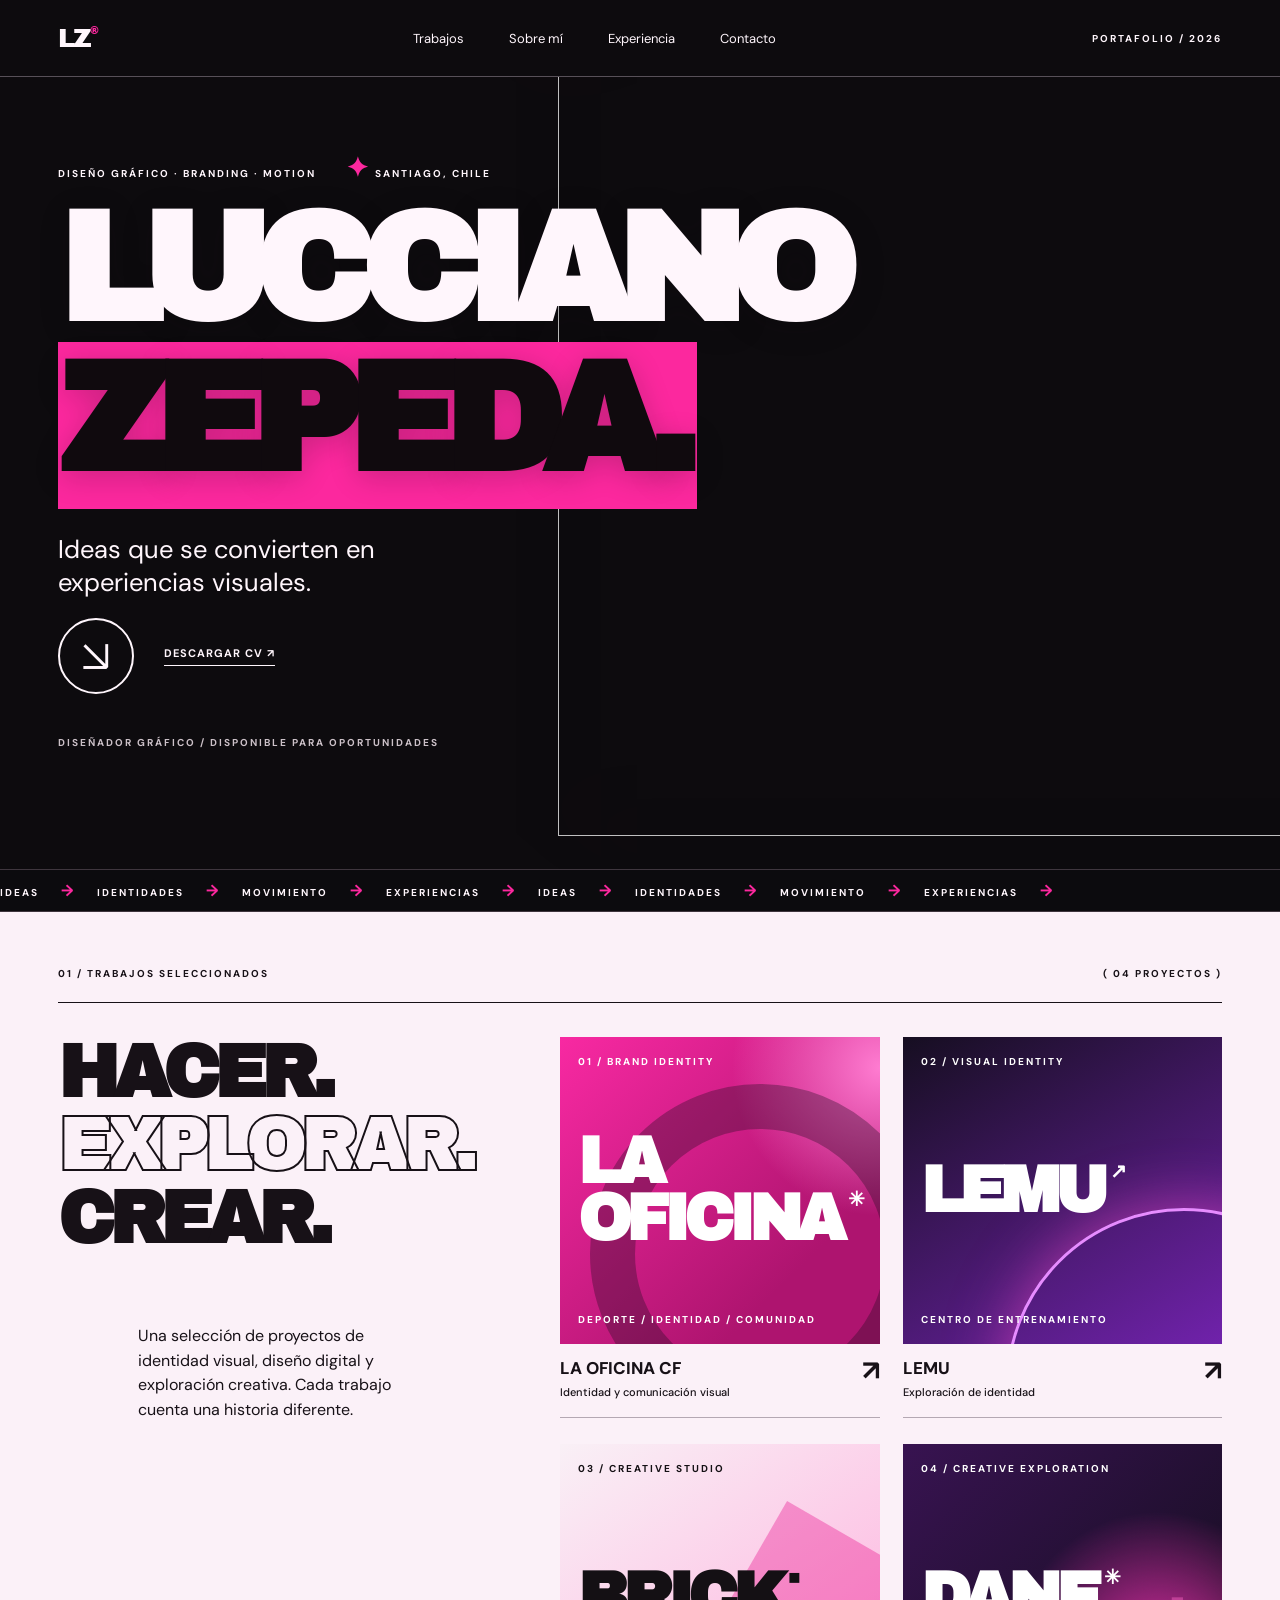
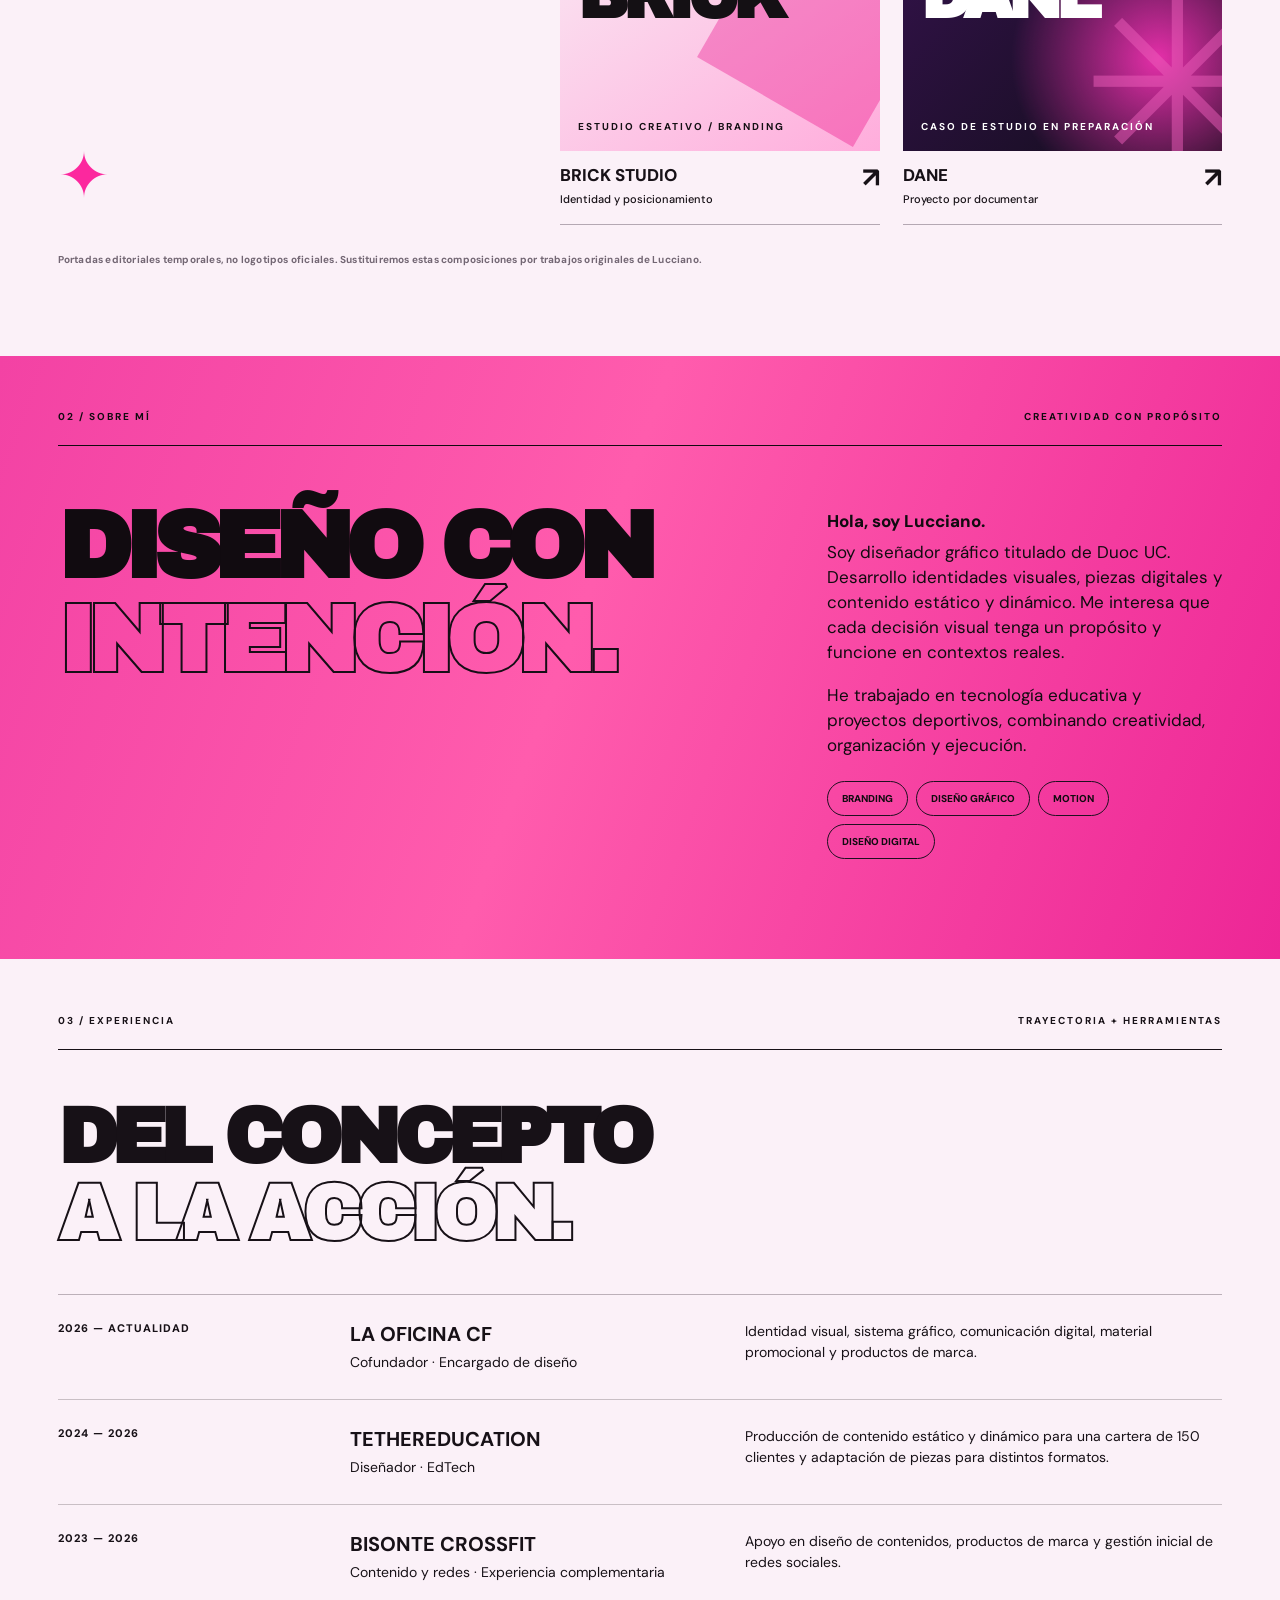
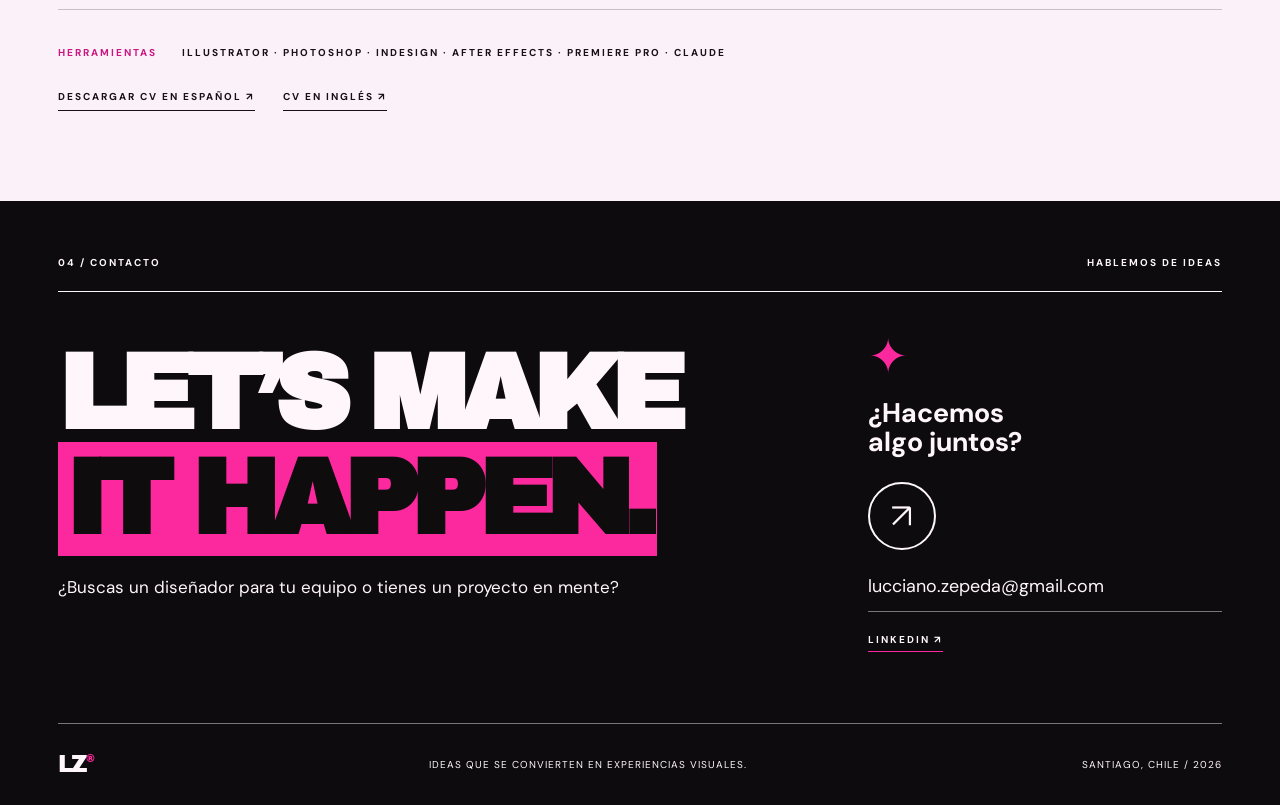
==== commit 5aa154cd: "Add files via upload" ====
--- a/index.html
+++ b/index.html
@@ -1,12 +1,8 @@
-<!doctype html>
-<html lang="es"><head><meta charset="utf-8"><meta name="viewport" content="width=device-width,initial-scale=1"><meta name="theme-color" content="#111111"><meta name="description" content="Lucciano Zepeda Leiva — diseñador gráfico en Santiago de Chile. Branding, identidad visual, contenido digital y motion graphics."><title>Lucciano Zepeda® — Diseñador gráfico</title><link rel="preconnect" href="https://fonts.googleapis.com"><link rel="preconnect" href="https://fonts.gstatic.com" crossorigin><link href="https://fonts.googleapis.com/css2?family=Archivo+Black&family=DM+Sans:wght@400;500;600;700&display=swap" rel="stylesheet"><link rel="stylesheet" href="style.css"><script src="script.js" defer></script></head>
-<body><a class="skip" href="#trabajos">Saltar a proyectos</a><header class="topbar"><a class="wordmark" href="#inicio" aria-label="Lucciano Zepeda, inicio">LZ<span class="lime">®</span></a><nav aria-label="Navegación principal"><a href="#trabajos">Proyectos</a><a href="#sobre-mi">Sobre mí</a><a href="#experiencia">Experiencia</a><a href="#contacto">Contacto</a></nav><span class="top-index">PORTAFOLIO / 2026</span></header>
-<main><section class="hero" id="inicio" aria-labelledby="hero-title"><div class="hero-meta"><span>DISEÑO GRÁFICO / BRANDING / MOTION</span><span>SANTIAGO, CHILE ↗</span></div><div class="hero-core"><div class="hero-kicker"><span class="status-dot"></span> DISEÑADOR GRÁFICO · DUOC UC</div><h1 id="hero-title"><span class="reveal">LUCCIANO</span><span class="highlight reveal">ZEPEDA<span>.</span></span></h1><div class="hero-summary"><p>DISEÑO QUE<br><i>CONECTA.</i></p><div><p class="hero-desc">Identidad visual, marcas y experiencias digitales con intención.</p><div class="actions"><a class="pill light" href="#trabajos">Ver proyectos ↗</a><a class="pill outline" href="cv/lucciano-zepeda-es.pdf" download>Descargar CV ↓</a></div></div></div></div><div class="marquee" aria-hidden="true"><div>DISEÑO CON INTENCIÓN ✳ IDENTIDAD VISUAL ✳ BRANDING ✳ MOTION ✳ DISEÑO CON INTENCIÓN ✳ IDENTIDAD VISUAL ✳ BRANDING ✳ MOTION ✳&nbsp;</div></div></section>
-<section id="trabajos" class="section projects" aria-labelledby="projects-title"><div class="section-head"><span>01 / SELECCIÓN DE TRABAJOS</span><span>2024 — 2026</span></div><h2 id="projects-title">IDEAS QUE<br><em>TOMAN FORMA.</em></h2><p class="intro">Una selección inicial de proyectos de identidad, comunicación visual y diseño aplicado. Las galerías de piezas y los resultados se irán completando con material original.</p><div class="project-grid">
-<a class="project-card" href="proyectos/la-oficina.html"><div class="project-art art-office"><span class="project-number">01 / IDENTIDAD + COMUNICACIÓN <b>↗</b></span><div class="art-type">LA<br>OFICINA<span class="art-star">✳</span></div><span class="art-caption">CROSSFIT · CULTURA · COMUNIDAD</span></div><div class="project-info"><h3>La Oficina CF</h3><p>Identidad visual, contenido digital y merchandising</p></div></a>
-<a class="project-card" href="proyectos/lemu.html"><div class="project-art art-lemu"><span class="project-number">02 / IDENTIDAD DE MARCA <b>↗</b></span><div class="art-type">LEMU<span class="art-star">↗</span></div><span class="art-caption">CENTRO DE ENTRENAMIENTO · PROPUESTA EN DESARROLLO</span></div><div class="project-info"><h3>LEMU</h3><p>Exploración de naming visual, logotipo y sistema gráfico</p></div></a>
-<a class="project-card" href="proyectos/brick.html"><div class="project-art art-brick"><span class="project-number">03 / ESTUDIO CREATIVO <b>↗</b></span><div class="art-type">BRICK<span class="art-star">■</span></div><span class="art-caption">IDENTIDAD DE ESTUDIO · EN DESARROLLO</span></div><div class="project-info"><h3>BRICK Studio</h3><p>Desarrollo de identidad y posicionamiento creativo</p></div></a>
-</div><p class="disclaimer">Las portadas anteriores son composiciones tipográficas temporales para navegación, no los logotipos oficiales de los proyectos.</p></section>
-<section id="sobre-mi" class="section about" aria-labelledby="about-title"><div class="section-head"><span>02 / SOBRE MÍ</span><span>DISEÑO + ESTRATEGIA + EJECUCIÓN</span></div><h2 id="about-title">CREAR CON<br><span class="stroke-text">PROPÓSITO.</span></h2><div class="about-grid"><p>Soy Lucciano, diseñador gráfico titulado de Duoc UC. Transformo ideas en marcas, piezas y experiencias visuales para distintos canales.</p><div><p>He trabajado en tecnología educativa y en proyectos vinculados al deporte, desarrollando identidad de marca, contenido estático y dinámico, material promocional y comunicación digital.</p><p>Me interesa unir una mirada creativa con organización, colaboración y soluciones visuales que puedan aplicarse en el mundo real.</p></div></div><div class="skill-group"><span>IDENTIDAD VISUAL</span><span>BRANDING</span><span>DISEÑO DIGITAL</span><span>CONTENIDO PARA REDES</span><span>MOTION GRAPHICS</span><span>MERCHANDISING</span></div><div class="tools-line"><strong>HERRAMIENTAS</strong><span>Illustrator · Photoshop · InDesign · After Effects · Premiere Pro · Claude</span></div></section>
-<section id="experiencia" class="section experience" aria-labelledby="experience-title"><div class="section-head"><span>03 / TRAYECTORIA</span><span>EXPERIENCIA PROFESIONAL</span></div><h2 id="experience-title">DEL CONCEPTO<br>AL <em>IMPACTO.</em></h2><div class="timeline"><div class="timeline-item"><div><span class="date">2026 — ACTUALIDAD</span><h3>La Oficina CF</h3><p>Cofundador · Responsable de diseño</p></div><p>Desarrollo de identidad visual, sistema gráfico, comunicación de marca, contenido para redes sociales, merchandising y material promocional.</p></div><div class="timeline-item"><div><span class="date">2024 — 2026</span><h3>TetherEducation</h3><p>Diseñador · Tecnología educativa</p></div><p>Producción de contenido visual estático y dinámico para una cartera de 150 clientes, adaptaciones multiformato y coordinación de solicitudes con equipos internos.</p></div><div class="timeline-item"><div><span class="date">2023 — 2026</span><h3>Bisonte CrossFit</h3><p>Contenido y gestión de redes · Experiencia complementaria</p></div><p>Apoyo en contenido digital, desarrollo de productos de marca y gestión junior de redes sociales durante parte de 2023.</p></div></div><div class="cv-actions"><a class="pill dark" href="cv/lucciano-zepeda-es.pdf" download>CV en español ↓</a><a class="pill bordered" href="cv/lucciano-zepeda-en.pdf" download>CV en inglés ↓</a></div></section>
-<section id="contacto" class="section contact" aria-labelledby="contact-title"><div class="section-head"><span>04 / CONTACTO</span><span>¿TRABAJAMOS JUNTOS?</span></div><h2 id="contact-title">HAGAMOS<br><span>ALGO GRANDE.</span></h2><p>¿Buscas un diseñador para tu equipo o tienes un proyecto creativo en mente?</p><div class="contact-actions"><a class="pill lime-button" href="mailto:lucciano.zepeda@gmail.com">Escríbeme ↗</a><a class="pill outline" target="_blank" rel="noopener noreferrer" href="https://www.linkedin.com/in/lucciano-zepeda/">LinkedIn ↗</a></div><a class="email-link" href="mailto:lucciano.zepeda@gmail.com">lucciano.zepeda@gmail.com</a><a class="back-top" href="#inicio">VOLVER ARRIBA ↑</a></section></main><footer><span>© <span id="year">2026</span> LUCCIANO ZEPEDA</span><span>SANTIAGO, CHILE · DISEÑO EN MOVIMIENTO ↗</span></footer></body></html>
+<!doctype html><html lang="es"><head><meta charset="utf-8"><meta name="viewport" content="width=device-width, initial-scale=1"><meta name="theme-color" content="#0c0a0d"><meta name="description" content="Lucciano Zepeda — Diseñador gráfico en Santiago. Identidad visual, branding, diseño digital y motion. Explora mis proyectos y experiencia."><meta property="og:title" content="Lucciano Zepeda® | Diseño gráfico & Branding"><meta property="og:description" content="Ideas que se convierten en experiencias visuales."><title>Lucciano Zepeda® — Portafolio creativo</title><link rel="icon" href="assets/favicon.svg" type="image/svg+xml"><link rel="preconnect" href="https://fonts.googleapis.com"><link rel="preconnect" href="https://fonts.gstatic.com" crossorigin><link href="https://fonts.googleapis.com/css2?family=Archivo+Black&family=DM+Sans:wght@400;500;600;700;800&display=swap" rel="stylesheet"><link rel="stylesheet" href="style.css"><script src="script.js" defer></script></head><body>
+<a class="skip" href="#trabajos">Saltar a trabajos</a><header class="site-nav wrap"><a href="#inicio" class="brand" aria-label="Lucciano Zepeda, inicio">LZ<span>®</span></a><nav aria-label="Principal"><a href="#trabajos">Trabajos</a><a href="#sobre-mi">Sobre mí</a><a href="#experiencia">Experiencia</a><a href="#contacto">Contacto</a></nav><span class="nav-index">PORTAFOLIO / 2026</span></header>
+<main><section id="inicio" class="hero wrap"><div class="hero-visual" aria-hidden="true"><img src="assets/fluido.svg" alt="" width="750" height="850"></div><div class="eyebrow hero-eyebrow"><span>DISEÑO GRÁFICO · BRANDING · MOTION</span><span><b class="star">✦</b> SANTIAGO, CHILE</span></div><div class="hero-title"><h1>LUCCIANO<br><span>ZEPEDA.</span></h1><p>Ideas que se convierten en<br>experiencias visuales.</p><div class="hero-actions"><a class="round-arrow" href="#trabajos" aria-label="Ver trabajos">↘</a><a href="cv/lucciano-zepeda-es.pdf" download class="text-link">DESCARGAR CV ↗</a></div></div><span class="hero-footnote">DISEÑADOR GRÁFICO / DISPONIBLE PARA OPORTUNIDADES</span></section>
+<div class="ticker" aria-hidden="true"><div class="ticker-track">IDEAS <span>→</span> IDENTIDADES <span>→</span> MOVIMIENTO <span>→</span> EXPERIENCIAS <span>→</span> IDEAS <span>→</span> IDENTIDADES <span>→</span> MOVIMIENTO <span>→</span> EXPERIENCIAS <span>→</span>&nbsp;</div></div>
+<section id="trabajos" class="works pale"><div class="wrap"><div class="section-top"><span>01 / TRABAJOS SELECCIONADOS</span><span>( 04 PROYECTOS )</span></div><div class="work-layout"><div class="work-intro"><h2>HACER.<br><i>EXPLORAR.</i><br>CREAR.</h2><p>Una selección de proyectos de identidad visual, diseño digital y exploración creativa. Cada trabajo cuenta una historia diferente.</p><span class="burst">✦</span></div><div class="project-grid"><a class="project" href="proyectos/la-oficina.html"><div class="project-poster office-poster"><span class="poster-tag">01 / BRAND IDENTITY</span><strong>LA<br>OFICINA<span>✳</span></strong><small>DEPORTE / IDENTIDAD / COMUNIDAD</small></div><div class="project-label"><span>LA OFICINA CF <small>Identidad y comunicación visual</small></span><b>↗</b></div></a><a class="project" href="proyectos/lemu.html"><div class="project-poster lemu-poster"><span class="poster-tag">02 / VISUAL IDENTITY</span><strong>LEMU<span>↗</span></strong><small>CENTRO DE ENTRENAMIENTO</small></div><div class="project-label"><span>LEMU <small>Exploración de identidad</small></span><b>↗</b></div></a><a class="project" href="proyectos/brick.html"><div class="project-poster brick-poster"><span class="poster-tag">03 / CREATIVE STUDIO</span><strong>BRICK<span>■</span></strong><small>ESTUDIO CREATIVO / BRANDING</small></div><div class="project-label"><span>BRICK STUDIO <small>Identidad y posicionamiento</small></span><b>↗</b></div></a><a class="project" href="proyectos/dane.html"><div class="project-poster dane-poster"><span class="poster-tag">04 / CREATIVE EXPLORATION</span><strong>DANE<span>✳</span></strong><small>CASO DE ESTUDIO EN PREPARACIÓN</small></div><div class="project-label"><span>DANE <small>Proyecto por documentar</small></span><b>↗</b></div></a></div></div><p class="provisional">Portadas editoriales temporales, no logotipos oficiales. Sustituiremos estas composiciones por trabajos originales de Lucciano.</p></div></section>
+<section id="sobre-mi" class="about"><div class="wrap"><div class="section-top"><span>02 / SOBRE MÍ</span><span>CREATIVIDAD CON PROPÓSITO</span></div><div class="about-row"><h2>DISEÑO CON<br><i>INTENCIÓN.</i></h2><div><p class="about-hello">Hola, soy Lucciano.</p><p>Soy diseñador gráfico titulado de Duoc UC. Desarrollo identidades visuales, piezas digitales y contenido estático y dinámico. Me interesa que cada decisión visual tenga un propósito y funcione en contextos reales.</p><p>He trabajado en tecnología educativa y proyectos deportivos, combinando creatividad, organización y ejecución.</p><div class="chips"><span>BRANDING</span><span>DISEÑO GRÁFICO</span><span>MOTION</span><span>DISEÑO DIGITAL</span></div></div></div><img class="about-abstract" src="assets/fluido.svg" alt="" loading="lazy"></div></section>
+<section id="experiencia" class="experience pale"><div class="wrap"><div class="section-top"><span>03 / EXPERIENCIA</span><span>TRAYECTORIA + HERRAMIENTAS</span></div><h2>DEL CONCEPTO<br><i>A LA ACCIÓN.</i></h2><div class="jobs"><div class="job"><span>2026 — ACTUALIDAD</span><div><h3>LA OFICINA CF</h3><p>Cofundador · Encargado de diseño</p></div><p>Identidad visual, sistema gráfico, comunicación digital, material promocional y productos de marca.</p></div><div class="job"><span>2024 — 2026</span><div><h3>TETHEREDUCATION</h3><p>Diseñador · EdTech</p></div><p>Producción de contenido estático y dinámico para una cartera de 150 clientes y adaptación de piezas para distintos formatos.</p></div><div class="job"><span>2023 — 2026</span><div><h3>BISONTE CROSSFIT</h3><p>Contenido y redes · Experiencia complementaria</p></div><p>Apoyo en diseño de contenidos, productos de marca y gestión inicial de redes sociales.</p></div></div><div class="tool-bar"><b>HERRAMIENTAS</b><span>ILLUSTRATOR · PHOTOSHOP · INDESIGN · AFTER EFFECTS · PREMIERE PRO · CLAUDE</span></div><div class="resume"><a href="cv/lucciano-zepeda-es.pdf" download>DESCARGAR CV EN ESPAÑOL ↗</a><a href="cv/lucciano-zepeda-en.pdf" download>CV EN INGLÉS ↗</a></div></div></section>
+<section id="contacto" class="contact"><div class="wrap"><div class="section-top"><span>04 / CONTACTO</span><span>HABLEMOS DE IDEAS</span></div><div class="contact-layout"><div><h2>LET’S MAKE<br><em>IT HAPPEN.</em></h2><p>¿Buscas un diseñador para tu equipo o tienes un proyecto en mente?</p></div><div class="contact-right"><span class="star">✦</span><h3>¿Hacemos<br>algo juntos?</h3><a class="contact-circle" href="mailto:lucciano.zepeda@gmail.com" aria-label="Enviar correo">↗</a><a class="contact-email" href="mailto:lucciano.zepeda@gmail.com">lucciano.zepeda@gmail.com</a><a class="social" href="https://www.linkedin.com/in/lucciano-zepeda/" target="_blank" rel="noopener noreferrer">LINKEDIN ↗</a></div></div><footer><a class="brand" href="#inicio">LZ<span>®</span></a><span>IDEAS QUE SE CONVIERTEN EN EXPERIENCIAS VISUALES.</span><span>SANTIAGO, CHILE / <span id="year">2026</span></span></footer></div></section></main></body></html>
--- a/style.css
+++ b/style.css
@@ -1 +1,4 @@
-:root{--ink:#111;--paper:#f5f4ef;--lime:#b9ff39;--gray:#888;--head:'Archivo Black',Arial,sans-serif;--body:'DM Sans',Arial,sans-serif}*{box-sizing:border-box}html{scroll-behavior:smooth}body{margin:0;background:var(--ink);color:var(--paper);font-family:var(--body);overflow-x:hidden}a{color:inherit;text-decoration:none}a:focus-visible{outline:3px solid var(--lime);outline-offset:4px}.skip{position:absolute;left:-9999px;top:10px;background:var(--lime);color:var(--ink);padding:12px;z-index:100}.skip:focus{left:10px}.topbar{display:flex;align-items:center;justify-content:space-between;padding:22px 5%;border-bottom:1px solid #353535;gap:20px}.wordmark{font:24px var(--head)}.lime{color:var(--lime)}nav{display:flex;gap:clamp(12px,2.5vw,32px);flex-wrap:wrap}nav a{font-size:13px}nav a:hover,.back-top:hover{color:var(--lime)}.top-index,.hero-meta,.section-head,footer,.project-number,.art-caption,.hero-kicker{font-size:11px;letter-spacing:.105em}.top-index{color:var(--gray)}.hero{min-height:91vh;overflow:hidden;padding:30px 5% 0;display:flex;flex-direction:column;justify-content:space-between}.hero-meta,.section-head{display:flex;justify-content:space-between;gap:15px}.hero-meta{color:#bbb}.hero-core{padding:55px 0 65px}.hero-kicker{color:var(--lime)}.status-dot{display:inline-block;width:8px;height:8px;border-radius:50%;background:var(--lime);margin-right:7px}.hero h1{font:clamp(55px,12.5vw,220px)/.93 var(--head);letter-spacing:-.085em;margin:22px 0 35px}.hero h1>span{display:block}.hero h1 .highlight{background:var(--lime);color:var(--ink);padding:0 .07em .06em 0;max-width:max-content}.hero-summary{display:flex;justify-content:space-between;align-items:end;gap:30px}.hero-summary>p{font:clamp(26px,3vw,46px)/1.1 var(--head);letter-spacing:-.05em;margin:0}.hero-summary>p i{color:var(--lime);font-style:normal}.hero-summary>div{max-width:350px}.hero-desc{line-height:1.6;color:#ccc;font-size:17px}.actions,.cv-actions,.contact-actions{display:flex;flex-wrap:wrap;gap:12px}.pill{display:inline-flex;align-items:center;justify-content:center;min-height:46px;padding:12px 18px;border-radius:30px;font-size:13px;font-weight:700;transition:transform .2s,background .2s}.pill:hover{transform:translateY(-3px)}.pill.light{background:var(--paper);color:var(--ink)}.pill.outline{border:1px solid #777;color:var(--paper)}.pill.dark{background:var(--ink);color:var(--paper)}.pill.bordered{border:1px solid var(--ink);color:var(--ink)}.pill.lime-button{background:var(--lime);color:var(--ink)}.marquee{border-top:1px solid #454545;overflow:hidden;white-space:nowrap;margin:0 -5%;padding:14px 0;color:var(--lime);font:14px var(--head)}.marquee>div{width:max-content;animation:move 24s linear infinite}@keyframes move{to{transform:translateX(-50%)}}.section{padding:90px 5% 120px}.section-head{padding-bottom:22px;border-bottom:1px solid currentColor;opacity:.7}.section h2{font:clamp(42px,8vw,132px)/1 var(--head);letter-spacing:-.065em;margin:70px 0 42px;overflow-wrap:anywhere}.section h2 em{font-style:normal;color:transparent;-webkit-text-stroke:2px currentColor}.projects,.experience{background:var(--paper);color:var(--ink)}.intro{max-width:680px;font-size:20px;line-height:1.55;margin:0 0 52px}.project-grid{display:grid;grid-template-columns:repeat(2,minmax(0,1fr));gap:32px 24px}.project-art{aspect-ratio:4/3;padding:clamp(15px,2.3vw,30px);display:flex;flex-direction:column;justify-content:space-between;overflow:hidden;position:relative;transition:transform .3s,filter .3s}.project-card:hover .project-art{transform:translateY(-4px);filter:brightness(1.06)}.project-number{display:flex;justify-content:space-between;align-items:center;font-weight:700}.project-number b{font-size:23px}.art-office{background:var(--lime);color:var(--ink)}.art-lemu{background:#1b1b1b;color:var(--paper)}.art-brick{background:#422478;color:white}.art-type{font:clamp(39px,6.6vw,116px)/.95 var(--head);letter-spacing:-.075em;overflow-wrap:anywhere}.art-star{color:#7b6dff;margin-left:12px}.art-office .art-star{color:var(--ink)}.art-brick .art-star{color:#e0a92f}.art-caption{font-weight:700}.project-info{display:flex;justify-content:space-between;align-items:baseline;gap:16px}.project-info h3{font-size:21px;letter-spacing:-.03em}.project-info p{font-size:13px;color:#555;max-width:250px;text-align:right}.disclaimer{font-size:12px;color:#666;margin-top:30px}.about{background:var(--lime);color:var(--ink)}.stroke-text{color:transparent;-webkit-text-stroke:2px var(--ink)}.about-grid{display:grid;grid-template-columns:1fr 1fr;gap:10%;max-width:1200px}.about-grid>p{font-size:clamp(23px,3vw,38px);font-weight:700;line-height:1.3}.about-grid>div{font-size:18px;line-height:1.65}.about-grid p{margin-top:0}.skill-group{display:flex;flex-wrap:wrap;gap:10px;margin-top:60px}.skill-group span{border:1px solid var(--ink);padding:12px 16px;border-radius:40px;font-size:12px;font-weight:700}.tools-line{border-top:1px solid var(--ink);margin-top:60px;padding-top:22px;display:flex;justify-content:space-between;gap:20px;font-size:14px}.tools-line span{max-width:620px}.timeline-item{display:grid;grid-template-columns:1fr 1fr;gap:30px;border-top:1px solid #aaa;padding:30px 0}.timeline-item:last-child{border-bottom:1px solid #aaa}.timeline-item .date{font-size:12px;color:#666}.timeline-item h3{font:clamp(24px,3vw,42px) var(--head);letter-spacing:-.05em;margin:12px 0}.timeline-item p{line-height:1.65;margin-top:0}.timeline-item>div>p{color:#666}.cv-actions{margin-top:42px}.contact{min-height:75vh}.contact h2 span{color:var(--lime)}.contact>p{font-size:clamp(17px,2.2vw,25px);max-width:720px;line-height:1.5}.contact-actions{margin:32px 0}.email-link{display:block;max-width:max-content;font-size:clamp(17px,2.5vw,33px);border-bottom:1px solid var(--lime);padding-bottom:8px;overflow-wrap:anywhere}.back-top{display:block;max-width:max-content;margin-top:90px;font-size:13px;color:var(--lime)}footer{padding:24px 5%;border-top:1px solid #444;display:flex;justify-content:space-between;gap:14px;color:#aaa}.reveal{animation:showup .8s ease-out both}@keyframes showup{from{opacity:0;transform:translateY(28px)}to{opacity:1;transform:translateY(0)}}.case-main{background:var(--paper);color:var(--ink);min-height:70vh}.case-hero{padding:60px 5% 90px}.case-eyebrow{font-size:12px;letter-spacing:.13em;font-weight:700}.case-title{font:clamp(58px,12vw,180px)/.9 var(--head);letter-spacing:-.085em;margin:30px 0}.case-deck{font-size:clamp(22px,3vw,38px);max-width:850px;line-height:1.27}.case-cover{min-height:300px;aspect-ratio:16/7;display:flex;align-items:center;justify-content:center;text-align:center;padding:30px;font:clamp(60px,14vw,210px)/1 var(--head);letter-spacing:-.07em}.case-cover.office{background:var(--lime)}.case-cover.lemu{background:#1b1b1b;color:#fff}.case-cover.brick{background:#422478;color:#fff}.case-content{padding:75px 5% 110px;display:grid;grid-template-columns:1fr 2fr;gap:12%}.case-content h2{font:clamp(28px,3.7vw,56px)/1.1 var(--head);letter-spacing:-.05em;margin-top:0}.case-content p,.case-content li{font-size:18px;line-height:1.65}.case-content ul{padding-left:22px}.case-note{border-left:4px solid #777;padding-left:20px;color:#555;font-size:14px!important}.case-back{display:inline-block;border-bottom:2px solid var(--ink);margin-top:20px;font-weight:700}.case-footer{background:var(--ink);color:var(--paper);padding:40px 5%}.case-footer a{color:var(--lime)}@media(max-width:960px){.top-index{display:none}.hero h1{font-size:12.4vw}}@media(max-width:700px){.topbar{padding:18px 5%;flex-wrap:wrap}nav{gap:14px}nav a{font-size:12px}.hero{min-height:76vh}.hero-meta{font-size:9px}.hero-core{padding:60px 0}.hero h1{font-size:12.2vw;letter-spacing:-.075em}.hero-summary,.tools-line{display:block}.hero-summary>div{margin-top:30px}.section{padding:65px 5% 85px}.section h2{font-size:clamp(38px,9vw,76px);margin:50px 0 32px}.project-grid,.about-grid,.timeline-item,.case-content{grid-template-columns:1fr}.about-grid{gap:14px}.project-info{display:block}.project-info p{text-align:left;margin-top:0}.project-info h3{margin-bottom:6px}.art-type{font-size:12vw}.case-hero{padding:45px 5% 60px}.case-cover{aspect-ratio:4/3}.case-content{padding:55px 5% 80px;gap:18px}footer{font-size:9px}}@media(prefers-reduced-motion:reduce){html{scroll-behavior:auto}*,*:before,*:after{animation:none!important;transition:none!important}}
+:root{--black:#0d0b0e;--pink:#fc289e;--pink2:#ff77c7;--purple:#7020a6;--pale:#fbf1f8;--white:#fff6fc;--text:#171117}*{box-sizing:border-box}html{scroll-behavior:smooth}body{margin:0;background:var(--black);color:var(--white);font-family:'DM Sans',Arial,sans-serif}a{color:inherit;text-decoration:none}a:focus-visible{outline:3px solid var(--pink2);outline-offset:5px}img{max-width:100%;display:block}h1,h2,h3,p{margin-top:0}.wrap{max-width:1480px;margin:auto;padding-left:clamp(22px,4.5vw,74px);padding-right:clamp(22px,4.5vw,74px)}.skip{position:absolute;left:10px;top:-100px;background:white;color:black;z-index:200;padding:14px}.skip:focus{top:10px}.brand{font-family:'Archivo Black',Impact,sans-serif;font-size:26px;letter-spacing:-2px;white-space:nowrap}.brand span{font-size:11px;vertical-align:top;color:var(--pink)}.site-nav{height:77px;border-bottom:1px solid #575058;display:flex;align-items:center;justify-content:space-between;gap:20px;position:relative;z-index:8}.site-nav nav{display:flex;gap:clamp(14px,3.5vw,52px);font-size:13px}.site-nav nav a:hover{color:var(--pink2)}.nav-index,.eyebrow,.section-top,.poster-tag,.project-poster small,.hero-footnote,.ticker,.tool-bar,.resume,.social,.provisional,.case-kicker,.case-back{font-size:10px;letter-spacing:2px;font-weight:700}.hero{min-height:min(820px,88vh);height:auto;position:relative;isolation:isolate;padding-top:clamp(75px,7vw,110px);padding-bottom:65px;overflow:hidden}.hero-visual{position:absolute;inset:-145px -16% -20px 40%;z-index:-1;pointer-events:none;display:flex;align-items:center;justify-content:center}.hero-visual img{width:min(880px,85vw);max-width:none;filter:drop-shadow(0 5px 45px #bd15614a);animation:float 8s ease-in-out infinite}.hero-eyebrow{display:flex;gap:30px;align-items:center;margin-bottom:18px;max-width:850px}.hero-eyebrow .star,.star{color:var(--pink);font-size:27px;line-height:0}.hero-title{max-width:1010px}.hero h1{font-family:'Archivo Black',Impact,sans-serif;font-size:clamp(72px,12vw,190px);letter-spacing:-.095em;line-height:.94;margin:0;white-space:nowrap;text-shadow:0 6px 30px #0d0b0e33}.hero h1 span{display:inline-block;background:var(--pink);color:#100a0e;padding:0 .09em .065em 0;line-height:1.02}.hero-title>p{font-size:clamp(18px,2vw,28px);line-height:1.3;margin:24px 0 19px;max-width:570px}.hero-actions{display:flex;align-items:center;gap:30px}.round-arrow,.contact-circle{width:76px;height:76px;border:2px solid var(--white);border-radius:50%;display:grid;place-items:center;font-size:46px;font-weight:300;transition:background .2s,color .2s,transform .2s}.round-arrow:hover,.contact-circle:hover{background:var(--pink);color:var(--black);transform:rotate(45deg)}.text-link{font-size:11px;letter-spacing:1px;font-weight:700;border-bottom:1px solid currentColor;padding-bottom:5px}.hero-footnote{display:block;margin-top:42px;color:#ccc1c8}.ticker{height:43px;border-top:1px solid #3f363e;border-bottom:1px solid #3f363e;overflow:hidden;display:flex;align-items:center;white-space:nowrap;background:#0c0b0e}.ticker-track{min-width:max-content;animation:marquee 28s linear infinite}.ticker span{color:var(--pink);margin:0 18px;font-size:16px}@keyframes marquee{to{transform:translateX(-50%)}}@keyframes float{50%{transform:translateY(-20px) rotate(4deg)}}.pale{background:var(--pale);color:var(--text)}.works,.experience{padding:55px 0 90px}.section-top{display:flex;justify-content:space-between;gap:20px;padding-bottom:22px;border-bottom:1px solid currentColor;margin-bottom:34px}.work-layout{display:grid;grid-template-columns:.9fr 1.4fr;gap:6vw}.work-intro{position:relative}.work-intro h2,.about h2,.experience h2,.contact h2,.case-title,.case-content h2{font-family:'Archivo Black',Impact,sans-serif;font-weight:900;line-height:1;letter-spacing:-.082em}.work-intro h2{font-size:clamp(48px,5.7vw,92px);margin:0 0 68px}.work-intro h2 i,.experience h2 i{font-style:normal;color:transparent;-webkit-text-stroke:2px var(--text)}.work-intro p{font-size:16px;max-width:270px;line-height:1.55;margin-left:80px}.burst{position:absolute;left:0;bottom:9px;color:var(--pink);font-size:62px}.project-grid{display:grid;grid-template-columns:repeat(2,minmax(0,1fr));gap:26px 23px}.project{min-width:0;transition:transform .25s}.project:hover{transform:translateY(-6px)}.project-poster{aspect-ratio:1/.96;min-height:230px;position:relative;overflow:hidden;padding:18px;display:flex;flex-direction:column;justify-content:space-between}.poster-tag,.project-poster small{position:relative;z-index:2}.project-poster strong{font-family:'Archivo Black',Impact,sans-serif;font-size:clamp(39px,5vw,86px);line-height:.9;letter-spacing:-.078em;z-index:2}.project-poster strong span{font-size:.32em;vertical-align:top;margin-left:7px}.office-poster{color:#fff;background:radial-gradient(circle at 100% 10%,#ff7cd1 0,transparent 35%),linear-gradient(135deg,#f829a2,#ae146f 75%)}.office-poster:after{content:'';position:absolute;right:-50px;bottom:-80px;width:250px;height:250px;border:45px solid #210c21;border-radius:50%;opacity:.34}.lemu-poster{color:#fff;background:linear-gradient(150deg,#160e21,#7022ab)}.lemu-poster:after{content:'';position:absolute;width:350px;height:350px;border:3px solid #e78cff;border-radius:50%;right:-140px;bottom:-220px;box-shadow:0 0 60px #f94fc88c}.brick-poster{color:#141014;background:linear-gradient(145deg,#f9f0f6,#ffaddc)}.brick-poster:after{content:'';position:absolute;right:-30px;top:90px;width:180px;height:180px;background:#ed24a2;transform:rotate(30deg);mix-blend-mode:multiply;opacity:.4}.dane-poster{color:#fff;background:radial-gradient(circle at 80% 70%,#e52fa9,transparent 44%),linear-gradient(135deg,#381351,#110d19)}.dane-poster:after{content:'✳';font-size:230px;position:absolute;right:-52px;bottom:-85px;color:#ec5eba;opacity:.5}.project-label{display:flex;align-items:start;justify-content:space-between;gap:15px;padding-top:13px;border-bottom:1px solid #b4a8b3;padding-bottom:18px;font-weight:800;font-size:17px}.project-label small{display:block;font-size:11px;font-weight:500;margin-top:6px}.project-label b{font-size:28px;line-height:1}.provisional{font-size:10px;letter-spacing:.2px;color:#726673;margin:28px 0 0}.about{background:linear-gradient(110deg,#f342a4 0%,#ff5cad 45%,#ed2696 100%);color:#110b10;position:relative;overflow:hidden}.about .wrap{position:relative;padding-top:54px;padding-bottom:100px}.about-row{display:grid;grid-template-columns:1.4fr .8fr;align-items:start;gap:6vw;position:relative;z-index:2}.about h2{font-size:clamp(55px,7.4vw,124px);margin:20px 0}.about h2 i{font-style:normal;color:transparent;-webkit-text-stroke:2px #160e16}.about-hello{font-size:23px;font-weight:800;margin:29px 0 6px}.about-row p{font-size:17px;line-height:1.48}.chips{display:flex;flex-wrap:wrap;gap:8px;margin-top:23px}.chips span{padding:10px 14px;border:1px solid #1e1020;border-radius:28px;font-size:10px;font-weight:800}.about-abstract{position:absolute;width:400px;left:-225px;bottom:-275px;opacity:.8;transform:rotate(26deg);pointer-events:none}.experience h2{font-size:clamp(48px,6vw,96px);margin:50px 0 40px}.jobs{border-top:1px solid #bcb0b9}.job{display:grid;grid-template-columns:.8fr 1.1fr 1.4fr;gap:20px;border-bottom:1px solid #c9bfc5;padding:26px 0}.job>span{font-size:11px;letter-spacing:1px;font-weight:800}.job h3{font-size:20px;margin:0 0 5px}.job p{font-size:14px;line-height:1.5;margin:0}.tool-bar{display:flex;flex-wrap:wrap;gap:25px;margin-top:34px;line-height:1.8}.tool-bar b{color:#ca1680}.resume{display:flex;flex-wrap:wrap;gap:28px;margin-top:28px}.resume a{border-bottom:1px solid currentColor;padding-bottom:7px}.contact{padding-top:55px;background:#0d0b0e;color:var(--white)}.contact-layout{display:grid;grid-template-columns:1.5fr .7fr;gap:50px;margin:50px 0 75px}.contact h2{font-size:clamp(61px,8.2vw,137px);margin:0 0 24px}.contact h2 em{font-style:normal;background:var(--pink);color:#0e0c0d;padding:0 .07em}.contact-layout>div>p{font-size:17px}.contact-right{padding-top:15px}.contact-right .star{font-size:48px}.contact-right h3{font-size:27px;line-height:1.1;margin:20px 0 25px}.contact-circle{width:68px;height:68px;font-size:35px}.contact-email{display:block;margin:24px 0 15px;font-size:clamp(13px,1.4vw,18px);overflow-wrap:anywhere;border-bottom:1px solid #777;padding-bottom:13px}.social{border-bottom:1px solid var(--pink);padding-bottom:5px}footer{border-top:1px solid #777;min-height:82px;display:flex;align-items:center;justify-content:space-between;gap:16px;font-size:10px;letter-spacing:1px}footer .brand{font-size:23px}.case-header{margin-bottom:0}.case{padding-top:70px;padding-bottom:100px;min-height:80vh}.case-kicker{color:var(--pink2)}.case-title{font-size:clamp(62px,10vw,140px);margin:20px 0 12px}.case-deck{max-width:720px;font-size:clamp(18px,2.3vw,28px);line-height:1.45;color:#e7d8e3}.case-cover{margin:35px 0 55px;min-height:370px;display:flex;align-items:center;justify-content:center;position:relative;overflow:hidden;padding:25px}.case-cover strong{font-family:'Archivo Black',Impact,sans-serif;font-size:clamp(55px,10vw,165px);letter-spacing:-.09em;line-height:1;position:relative;z-index:1}.case-cover.office-poster strong{font-size:clamp(50px,8vw,140px)}.case-content{display:grid;grid-template-columns:1fr 1fr;gap:7vw}.case-content h2{font-size:clamp(39px,5vw,78px)}.case-content p,.case-content li{line-height:1.75;color:#e6d9e2}.case-content h3{margin-top:30px}.case-back{display:inline-block;margin-top:25px;color:var(--pink2);border-bottom:1px solid var(--pink2);padding-bottom:6px}.case-notice{font-size:13px;color:#ccc1ca!important;border-left:3px solid var(--pink);padding-left:16px}.case-bottom{background:var(--pink);color:#171017;padding:25px 0}.case-bottom a{font-weight:800}
+@media(max-width:1050px){.hero h1{font-size:clamp(64px,11.5vw,126px)}.hero-visual{inset:-60px -35% -20px 30%;opacity:.8}.work-layout{grid-template-columns:1fr}.work-intro h2{margin-bottom:15px}.work-intro p{margin-left:0;max-width:600px}.burst{display:none}.about-row{grid-template-columns:1fr 1fr}.job{grid-template-columns:1fr 1fr}.job>p:last-child{grid-column:2}}
+@media(max-width:680px){.site-nav{height:65px}.site-nav nav{gap:13px;font-size:11px}.site-nav nav a:nth-child(3){display:none}.nav-index{display:none}.hero{min-height:660px;padding-top:94px;padding-bottom:35px}.hero-visual{inset:15px -69% 100px 6%;opacity:.73}.hero-visual img{width:680px}.hero-eyebrow{display:block;font-size:9px}.hero-eyebrow span:last-child{display:block;margin-top:10px}.hero h1{font-size:clamp(51px,12.8vw,87px);letter-spacing:-.085em}.hero-title>p{font-size:18px;max-width:300px;margin-top:27px}.round-arrow{width:60px;height:60px;font-size:35px}.hero-footnote{font-size:8px;margin-top:35px;max-width:240px;line-height:1.6}.section-top{font-size:9px}.project-grid{grid-template-columns:1fr}.project-poster{min-height:290px}.project-poster strong{font-size:clamp(55px,15vw,90px)}.work-intro h2{font-size:clamp(46px,11vw,70px)}.works,.experience{padding:40px 0 60px}.about .wrap{padding-top:40px;padding-bottom:60px}.about-row{grid-template-columns:1fr}.about h2{font-size:clamp(50px,11vw,76px)}.about-hello{margin-top:0}.about-abstract{display:none}.job{grid-template-columns:1fr;gap:8px}.job>p:last-child{grid-column:auto}.contact-layout{grid-template-columns:1fr;margin:35px 0 60px;gap:25px}.contact h2{font-size:clamp(52px,11vw,84px)}.contact-right{padding:0}footer{flex-wrap:wrap;padding:20px 0}footer>span:nth-child(2){display:none}.case{padding-top:40px;padding-bottom:60px}.case-cover{min-height:270px}.case-content{grid-template-columns:1fr}.case-title{font-size:clamp(58px,12vw,90px)}}
+@media(prefers-reduced-motion:reduce){*,*::before,*::after{animation:none!important;scroll-behavior:auto!important;transition:none!important}}
